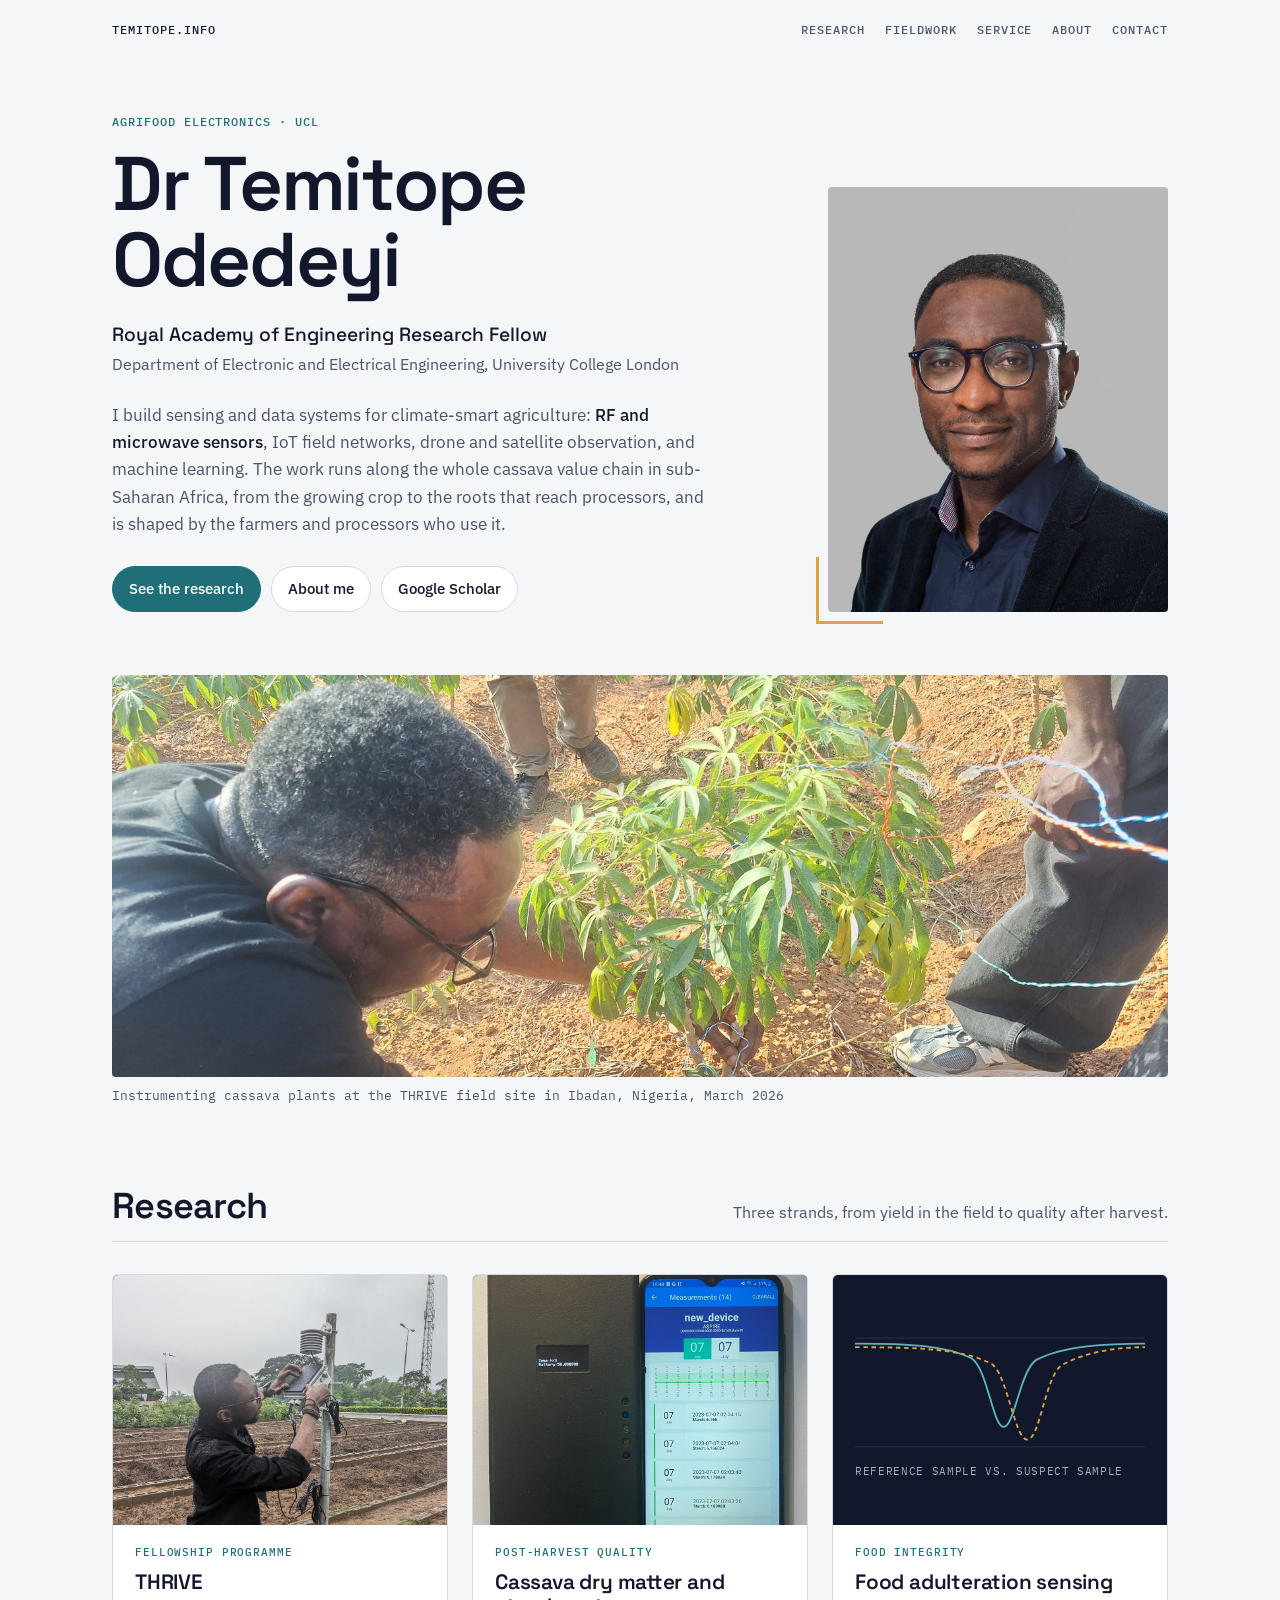
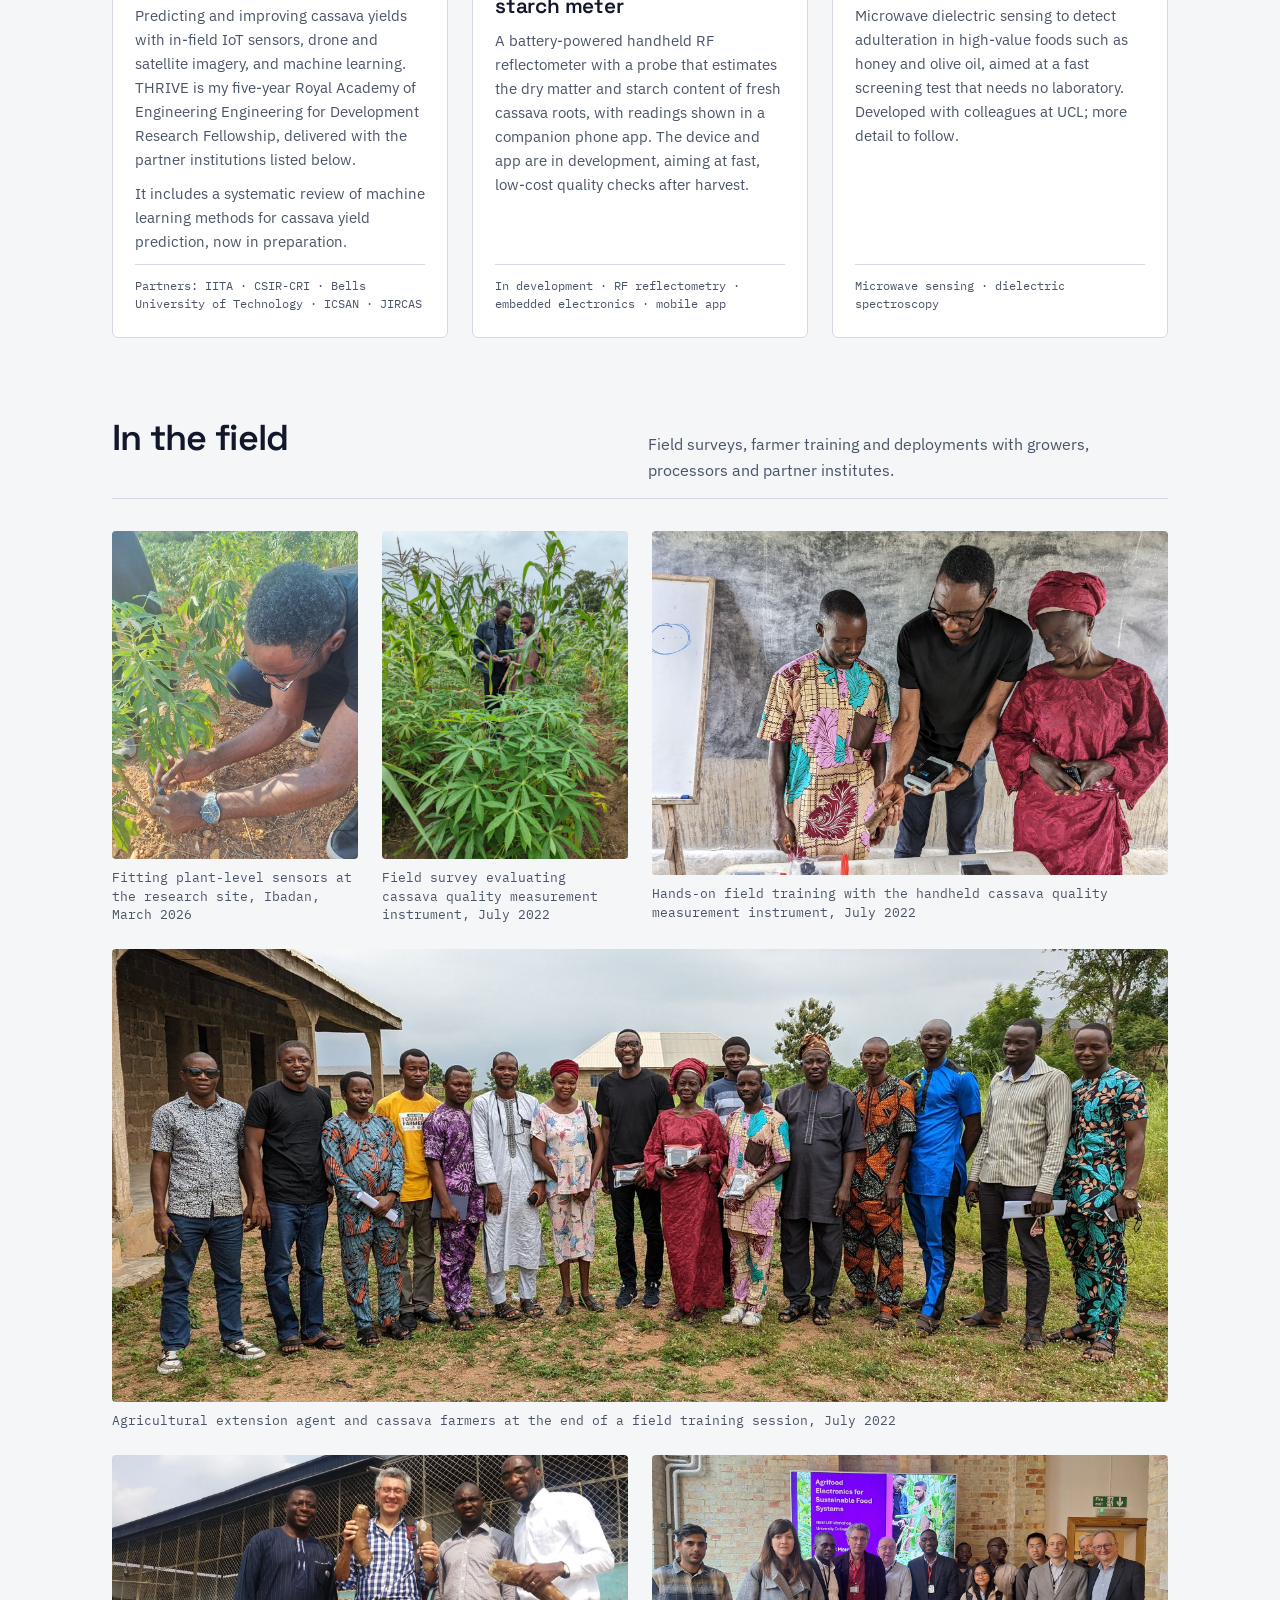
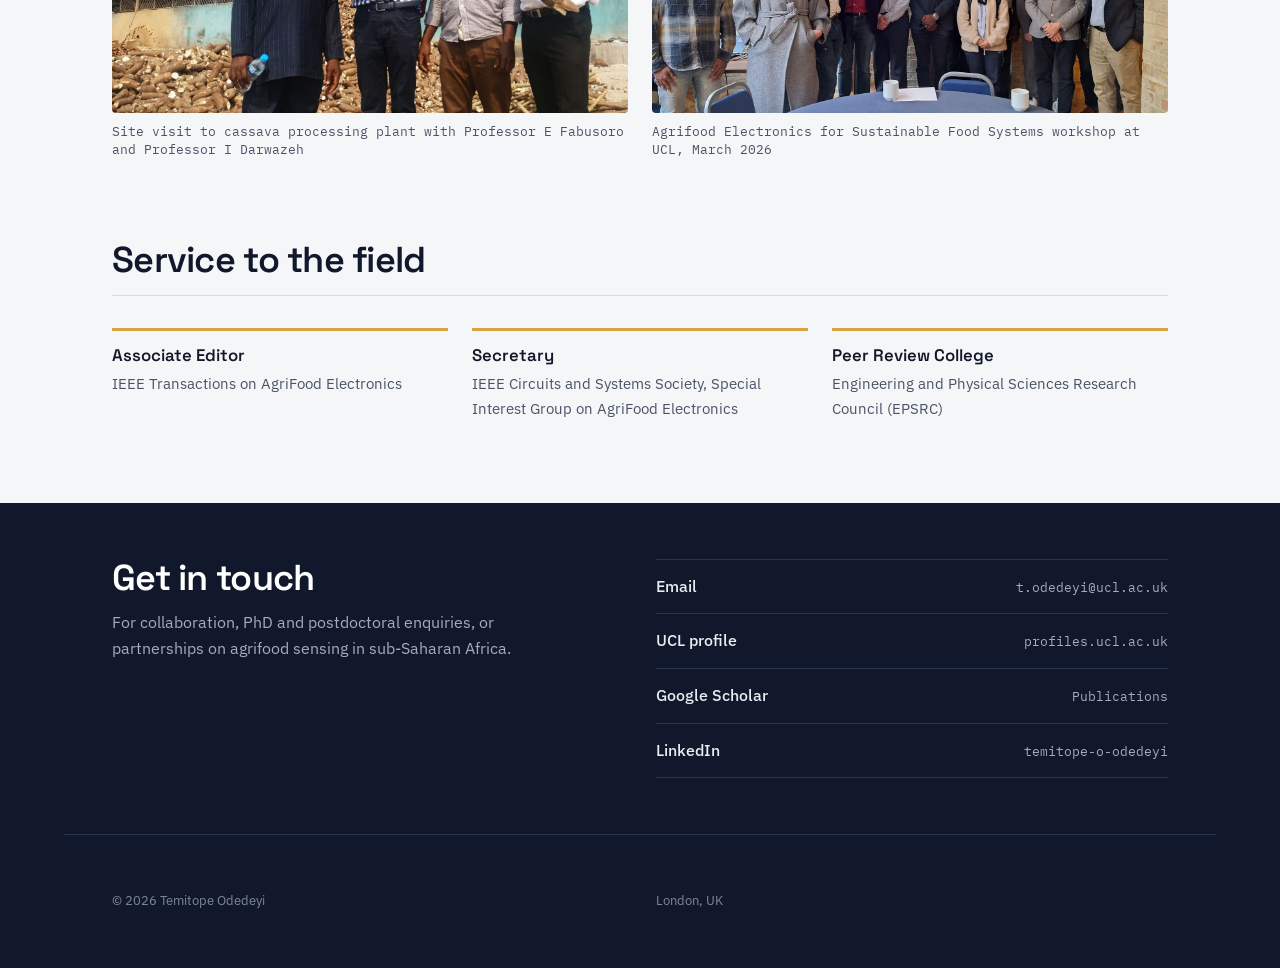
==== index.html @ 15f6b3d3 "Update index.html" ====
<!doctype html>
<html lang="en-GB">
<head>
<meta charset="utf-8">
<meta name="viewport" content="width=device-width, initial-scale=1, viewport-fit=cover">
<title>Dr Temitope Odedeyi</title>
<meta name="description" content="Dr Temitope Odedeyi, Royal Academy of Engineering Research Fellow at UCL. RF sensing, IoT and machine learning for cassava yield prediction and agrifood quality in sub-Saharan Africa.">
<meta property="og:title" content="Dr Temitope Odedeyi">
<meta property="og:description" content="Royal Academy of Engineering Research Fellow, UCL Electronic and Electrical Engineering. Sensing and data systems for climate-smart agriculture.">
<meta property="og:type" content="profile">
<meta property="og:url" content="https://www.temitope.info/">
<meta property="og:image" content="https://www.temitope.info/images/cassava-plot.jpg">
<link rel="canonical" href="https://www.temitope.info/">
<link rel="preconnect" href="https://fonts.googleapis.com">
<link rel="preconnect" href="https://fonts.gstatic.com" crossorigin>
<link rel="stylesheet" href="https://fonts.googleapis.com/css2?family=IBM+Plex+Mono:wght@400;500&family=IBM+Plex+Sans:wght@400;500&family=Space+Grotesk:wght@500;600&display=swap">
<link rel="stylesheet" href="/assets/site.css">
</head>
<body>

<div class="wrap">
  <header class="topbar">
    <a class="home" href="/">temitope.info</a>
    <nav aria-label="Sections">
      <a href="#research">Research</a>
      <a href="#field">Fieldwork</a>
      <a href="#service">Service</a>
      <a href="/about/">About</a>
      <a href="#contact">Contact</a>
    </nav>
  </header>

  <section class="hero" aria-labelledby="name">
    <div>
      <p class="eyebrow">Agrifood electronics · UCL</p>
      <h1 id="name">Dr Temitope Odedeyi</h1>
      <p class="role">Royal Academy of Engineering Research Fellow</p>
      <p class="dept">Department of Electronic and Electrical Engineering, University College London</p>
      <p class="lede">I build sensing and data systems for climate-smart agriculture: <strong>RF and microwave sensors</strong>, IoT field networks, drone and satellite observation, and machine learning. The work runs along the whole cassava value chain in sub-Saharan Africa, from the growing crop to the roots that reach processors, and is shaped by the farmers and processors who use it.</p>
      <div class="actions">
        <a class="btn primary" href="#research">See the research</a>
        <a class="btn" href="/about/">About me</a>
        <a class="btn" href="https://scholar.google.com/citations?user=DP1KbHwAAAAJ">Google Scholar</a>
      </div>
    </div>
    <figure class="portrait">
      <img src="images/portrait.jpg" width="601" height="900" alt="Portrait of Dr Temitope Odedeyi">
    </figure>
  </section>

  <figure class="banner">
    <img src="images/cassava-plot.jpg" width="1600" height="900" alt="Temitope Odedeyi crouching in a cassava field, fixing a sensor at the base of a young cassava plant">
    <figcaption>Instrumenting cassava plants at the THRIVE field site in Ibadan, Nigeria, March 2026</figcaption>
  </figure>

  <!-- ================= RESEARCH ================= -->
  <section class="block" id="research" aria-labelledby="research-h">
    <div class="section-head">
      <h2 id="research-h">Research</h2>
      <p>Three strands, from yield in the field to quality after harvest.</p>
    </div>

    <div class="projects">
      <article class="project">
        <img class="media" src="images/field-station.jpg" width="1054" height="1400" loading="lazy" alt="Temitope Odedeyi mounting a solar-powered weather station on a pole beside cassava trial plots" style="object-position: 50% 30%;">
        <div class="body">
          <span class="tag">Fellowship programme</span>
          <h3>THRIVE</h3>
          <p>Predicting and improving cassava yields with in-field IoT sensors, drone and satellite imagery, and machine learning. THRIVE is my five-year Royal Academy of Engineering Engineering for Development Research Fellowship, delivered with the partner institutions listed below.</p>
          <p>It includes a systematic review of machine learning methods for cassava yield prediction, now in preparation.</p>
          <div class="meta">Partners: IITA · CSIR-CRI · Bells University of Technology · ICSAN · JIRCAS</div>
        </div>
      </article>

      <article class="project">
        <img class="media" src="images/starch-meter.jpg" width="1120" height="1200" loading="lazy" alt="Handheld RF sensor with a small display, next to a phone app listing starch readings" style="object-position: 50% 35%;">
        <div class="body">
          <span class="tag">Post-harvest quality</span>
          <h3>Cassava dry matter and starch meter</h3>
          <p>A battery-powered handheld RF reflectometer with a probe that estimates the dry matter and starch content of fresh cassava roots, with readings shown in a companion phone app. The device and app are in development, aiming at fast, low-cost quality checks after harvest.</p>
          <div class="meta">In development · RF reflectometry · embedded electronics · mobile app</div>
        </div>
      </article>

      <article class="project">
        <div class="media sweep-panel" role="img" aria-label="Sketch of two microwave reflection curves whose resonances sit at different frequencies">
          <svg viewBox="0 0 320 150" aria-hidden="true">
            <line x1="0" y1="20" x2="320" y2="20" stroke="#2A3350"/>
            <line x1="0" y1="140" x2="320" y2="140" stroke="#2A3350"/>
            <path d="M0 26 C 60 26, 100 28, 128 42 C 146 52, 152 118, 164 118 C 176 118, 182 56, 200 44 C 230 28, 280 26, 320 26" fill="none" stroke="#5FB3BC" stroke-width="2"/>
            <path d="M0 30 C 70 30, 118 32, 150 48 C 168 58, 176 132, 190 132 C 204 132, 210 62, 228 50 C 256 34, 292 30, 320 30" fill="none" stroke="#D9A441" stroke-width="2" stroke-dasharray="5 4"/>
          </svg>
          <span>Reference sample vs. suspect sample</span>
        </div>
        <div class="body">
          <span class="tag">Food integrity</span>
          <h3>Food adulteration sensing</h3>
          <p>Microwave dielectric sensing to detect adulteration in high-value foods such as honey and olive oil, aimed at a fast screening test that needs no laboratory. Developed with colleagues at UCL; more detail to follow.</p>
          <div class="meta">Microwave sensing · dielectric spectroscopy</div>
        </div>
      </article>
    </div>
  </section>

  <!-- ================= FIELDWORK ================= -->
  <section class="block" id="field" aria-labelledby="field-h">
    <div class="section-head">
      <h2 id="field-h">In the field</h2>
      <p>Field surveys, farmer training and deployments with growers, processors and partner institutes.</p>
    </div>

    <div class="gallery">
      <figure class="g-a">
        <img src="images/cassava-instrumenting.jpg" width="788" height="1400" loading="lazy" alt="Temitope Odedeyi attaching a sensor to the stem of a cassava plant, with a cassava field and hills behind">
        <figcaption>Fitting plant-level sensors at the research site, Ibadan, March 2026</figcaption>
      </figure>
      <figure class="g-b">
        <img src="images/field-survey.jpg" width="1205" height="1600" loading="lazy" alt="Temitope Odedeyi and a farmer looking at a handheld device in a plot of cassava intercropped with maize">
        <figcaption>Field survey evaluating cassava quality measurement instrument, July 2022</figcaption>
      </figure>
      <figure class="g-c">
        <img src="images/training-demo.jpg" width="1600" height="1205" loading="lazy" alt="Temitope Odedeyi showing two farmers how to take a reading from a cassava root with a handheld sensor and probe">
        <figcaption>Hands-on field training with the handheld cassava quality measurement instrument, July 2022</figcaption>
      </figure>
      <figure class="g-e">
        <img src="images/training-group.jpg" width="1600" height="900" loading="lazy" alt="Temitope Odedeyi standing with seventeen farmers and extension staff outside a rural building after a training day">
        <figcaption>Agricultural extension agent and cassava farmers at the end of a field training session, July 2022</figcaption>
      </figure>
      <figure class="g-d">
        <img src="images/processing-plant.jpg" width="1600" height="1072" loading="lazy" alt="Four researchers holding cassava roots in front of a large pile of roots at a processing plant">
        <figcaption>Site visit to cassava processing plant with Professor E Fabusoro and Professor I Darwazeh</figcaption>
      </figure>
      <figure class="g-f">
        <img src="images/nestler-workshop.jpg" width="1800" height="807" loading="lazy" alt="Group of workshop participants in front of a screen reading Agrifood Electronics for Sustainable Food Systems">
        <figcaption>Agrifood Electronics for Sustainable Food Systems workshop at UCL, March 2026</figcaption>
      </figure>
    </div>
  </section>

  <!-- ================= SERVICE ================= -->
  <section class="block" id="service" aria-labelledby="service-h">
    <div class="section-head">
      <h2 id="service-h">Service to the field</h2>
    </div>
    <ul class="service">
      <li><strong>Associate Editor</strong><span>IEEE Transactions on AgriFood Electronics</span></li>
      <li><strong>Secretary</strong><span>IEEE Circuits and Systems Society, Special Interest Group on AgriFood Electronics</span></li>
      <li><strong>Peer Review College</strong><span>Engineering and Physical Sciences Research Council (EPSRC)</span></li>
    </ul>
  </section>
</div>

<!-- ================= CONTACT ================= -->
<footer class="contact" id="contact">
  <div class="wrap">
    <div>
      <h2>Get in touch</h2>
      <p>For collaboration, PhD and postdoctoral enquiries, or partnerships on agrifood sensing in sub-Saharan Africa.</p>
    </div>
    <ul class="links">
      <li><a href="mailto:t.odedeyi@ucl.ac.uk">Email <small>t.odedeyi@ucl.ac.uk</small></a></li>
      <li><a href="https://profiles.ucl.ac.uk/56271-temitope-odedeyi">UCL profile <small>profiles.ucl.ac.uk</small></a></li>
      <li><a href="https://scholar.google.com/citations?user=DP1KbHwAAAAJ">Google Scholar <small>Publications</small></a></li>
      <li><a href="https://uk.linkedin.com/in/temitope-o-odedeyi">LinkedIn <small>temitope-o-odedeyi</small></a></li>
    </ul>
  </div>
  <div class="wrap foot">
    <span>© 2026 Temitope Odedeyi</span>
    <span>London, UK</span>
  </div>
</footer>

</body>
</html>
---- assets/site.css ----
:root {
    --ink: #12182B;
    --paper: #F4F6F8;
    --amber: #D9A441;
    --teal: #1F6F78;
    --bg: var(--paper);
    --surface: #FFFFFF;
    --fg: var(--ink);
    --muted: #4A5468;
    --rule: #D5DAE2;
    --accent: var(--teal);
    --mark: #B07F22;
    --panel: var(--ink);
    --panel-fg: #E9ECF1;
    --display: "Space Grotesk", "Segoe UI", system-ui, sans-serif;
    --body: "IBM Plex Sans", "Segoe UI", system-ui, sans-serif;
    --mono: "IBM Plex Mono", ui-monospace, "SF Mono", Menlo, monospace;
    color-scheme: light;
  }
  @media (prefers-color-scheme: dark) {
    :root:not([data-theme="light"]) {
      --bg: var(--ink);
      --surface: #1A2238;
      --fg: #E9ECF1;
      --muted: #A3ACBD;
      --rule: #2A3350;
      --accent: #5FB3BC;
      --mark: var(--amber);
      --panel: #0C1120;
      color-scheme: dark;
    }
  }
  :root[data-theme="dark"] {
    --bg: var(--ink);
    --surface: #1A2238;
    --fg: #E9ECF1;
    --muted: #A3ACBD;
    --rule: #2A3350;
    --accent: #5FB3BC;
    --mark: var(--amber);
    --panel: #0C1120;
    color-scheme: dark;
  }

  * { box-sizing: border-box; }
  html { scroll-behavior: smooth; }
  @media (prefers-reduced-motion: reduce) { html { scroll-behavior: auto; } }
  body {
    margin: 0;
    background: var(--bg);
    color: var(--fg);
    font: 400 1rem/1.6 var(--body);
    -webkit-font-smoothing: antialiased;
  }
  img { max-width: 100%; height: auto; display: block; }
  a { color: inherit; }
  a:focus-visible { outline: 2px solid var(--accent); outline-offset: 3px; }

  .wrap {
    max-width: 72rem;
    margin: 0 auto;
    padding-inline: clamp(16px, 5vw, 48px);
  }

  /* ---------- top bar ---------- */
  .topbar {
    display: flex;
    justify-content: space-between;
    align-items: center;
    gap: 16px;
    flex-wrap: wrap;
    padding-block: 24px;
    font: 500 0.75rem/1 var(--mono);
    letter-spacing: 0.08em;
    text-transform: uppercase;
  }
  .topbar nav { display: flex; gap: 20px; flex-wrap: wrap; }
  .topbar nav a { text-decoration: none; color: var(--muted); }
  .topbar nav a:hover { color: var(--accent); }

  /* ---------- hero ---------- */
  .hero {
    display: grid;
    grid-template-columns: minmax(0, 1.6fr) minmax(0, 1fr);
    gap: clamp(32px, 6vw, 80px);
    align-items: end;
    padding-block: clamp(24px, 6vh, 64px) clamp(40px, 7vh, 72px);
  }
  .eyebrow {
    font: 500 0.75rem/1.3 var(--mono);
    letter-spacing: 0.08em;
    text-transform: uppercase;
    color: var(--accent);
    margin: 0 0 16px;
  }
  h1 {
    font: 600 clamp(2.5rem, 7vw, 4.75rem)/1 var(--display);
    letter-spacing: -0.03em;
    margin: 0 0 24px;
    text-wrap: balance;
  }
  .role { font: 500 1.2rem/1.4 var(--display); margin: 0; }
  .dept { margin: 4px 0 24px; color: var(--muted); }
  .lede { margin: 0 0 28px; max-width: 60ch; color: var(--muted); font-size: 1.0625rem; }
  .lede strong { color: var(--fg); font-weight: 500; }
  .actions { display: flex; flex-wrap: wrap; gap: 10px; }
  .btn {
    display: inline-flex; align-items: center;
    padding: 10px 16px;
    border: 1px solid var(--rule);
    border-radius: 999px;
    text-decoration: none;
    font-weight: 500;
    font-size: 0.9375rem;
    background: var(--surface);
  }
  .btn.primary { background: var(--accent); border-color: var(--accent); color: #fff; }
  :root[data-theme="dark"] .btn.primary { color: var(--ink); }
  @media (prefers-color-scheme: dark) { :root:not([data-theme="light"]) .btn.primary { color: var(--ink); } }
  .btn:hover { border-color: var(--accent); }

  .portrait {
    margin: 0;
    position: relative;
    max-width: 340px;
    justify-self: end;
    width: 100%;
  }
  .portrait img {
    width: 100%;
    aspect-ratio: 4 / 5;
    object-fit: cover;
    object-position: 50% 20%;
    border-radius: 4px;
  }
  .portrait::after {
    content: "";
    position: absolute;
    left: -12px; bottom: -12px;
    width: 64px; height: 64px;
    border-left: 3px solid var(--amber);
    border-bottom: 3px solid var(--amber);
  }

  /* ---------- field banner ---------- */
  .banner { margin: 0; }
  .banner img {
    width: 100%;
    aspect-ratio: 21 / 8;
    object-fit: cover;
    object-position: 50% 30%;
    border-radius: 4px;
  }
  figcaption {
    font: 400 0.8125rem/1.45 var(--mono);
    color: var(--muted);
    margin-top: 10px;
  }

  /* ---------- sections ---------- */
  section.block { padding-block: clamp(56px, 9vh, 96px) 0; }
  .section-head {
    display: flex; justify-content: space-between; align-items: baseline;
    gap: 16px; flex-wrap: wrap;
    border-bottom: 1px solid var(--rule);
    padding-bottom: 14px;
    margin-bottom: 32px;
  }
  h2 {
    font: 600 clamp(1.6rem, 3.2vw, 2.25rem)/1.1 var(--display);
    letter-spacing: -0.02em;
    margin: 0;
  }
  .section-head p { margin: 0; color: var(--muted); max-width: 52ch; }

  /* ---------- research cards ---------- */
  .projects {
    display: grid;
    grid-template-columns: repeat(3, minmax(0, 1fr));
    gap: 24px;
  }
  .project {
    display: flex;
    flex-direction: column;
    background: var(--surface);
    border: 1px solid var(--rule);
    border-radius: 6px;
    overflow: hidden;
  }
  .project .media {
    aspect-ratio: 4 / 3;
    width: 100%;
    object-fit: cover;
    background: var(--panel);
  }
  .project .body { padding: 20px 22px 24px; display: flex; flex-direction: column; gap: 10px; flex: 1; }
  .tag {
    font: 500 0.6875rem/1.3 var(--mono);
    letter-spacing: 0.08em;
    text-transform: uppercase;
    color: var(--accent);
  }
  h3 { font: 600 1.3rem/1.2 var(--display); margin: 0; letter-spacing: -0.01em; }
  .project p { margin: 0; color: var(--muted); font-size: 0.9375rem; }
  .project .meta {
    margin-top: auto;
    padding-top: 12px;
    border-top: 1px solid var(--rule);
    font: 400 0.75rem/1.5 var(--mono);
    color: var(--muted);
  }

  .sweep-panel { display: flex; flex-direction: column; justify-content: center; padding: 20px 22px; color: var(--panel-fg); }
  .sweep-panel svg { width: 100%; height: auto; }
  .sweep-panel span {
    font: 400 0.6875rem/1.4 var(--mono);
    letter-spacing: 0.06em; text-transform: uppercase;
    opacity: 0.7; margin-top: 8px;
  }

  /* ---------- field gallery ---------- */
  .gallery {
    display: grid;
    grid-template-columns: repeat(4, minmax(0, 1fr));
    grid-template-areas:
      "a b c c"
      "e e e e"
      "d d f f";
    gap: 24px;
  }
  .gallery figure { margin: 0; }
  .gallery img { width: 100%; object-fit: cover; border-radius: 4px; }
  .g-a { grid-area: a; } .g-b { grid-area: b; } .g-c { grid-area: c; }
  .g-d { grid-area: d; } .g-e { grid-area: e; } .g-f { grid-area: f; }
  .g-a img, .g-b img { aspect-ratio: 3 / 4; }
  .g-b img { object-position: 50% 25%; }
  .g-c img { aspect-ratio: 3 / 2; object-position: 50% 35%; }
  .g-e img { aspect-ratio: 21 / 9; object-position: 50% 45%; }
  .g-d img { aspect-ratio: 2 / 1; object-position: 50% 15%; }
  .g-f img { aspect-ratio: 2 / 1; object-position: 50% 40%; }

  /* ---------- service ---------- */
  .service {
    list-style: none; margin: 0; padding: 0;
    display: grid;
    grid-template-columns: repeat(3, minmax(0, 1fr));
    gap: 24px;
  }
  .service li { border-top: 3px solid var(--amber); padding-top: 14px; }
  .service strong { display: block; font: 600 1.05rem/1.3 var(--display); margin-bottom: 4px; }
  .service span { color: var(--muted); font-size: 0.9375rem; }

  /* ---------- contact / footer ---------- */
  .contact {
    margin-top: clamp(56px, 9vh, 96px);
    background: var(--panel);
    color: var(--panel-fg);
  }
  .contact .wrap {
    display: grid;
    grid-template-columns: minmax(0, 1fr) minmax(0, 1fr);
    gap: 32px;
    padding-block: 56px;
    align-items: start;
  }
  .contact h2 { color: #fff; }
  .contact p { color: #A3ACBD; margin: 12px 0 0; max-width: 44ch; }
  .links { list-style: none; margin: 0; padding: 0; border-top: 1px solid #2A3350; }
  .links li { border-bottom: 1px solid #2A3350; }
  .links a {
    display: flex; justify-content: space-between; align-items: baseline; gap: 12px;
    padding: 14px 0; text-decoration: none; font-weight: 500; color: var(--panel-fg);
  }
  .links small { font: 400 0.8125rem/1.3 var(--mono); color: #A3ACBD; overflow-wrap: anywhere; text-align: right; }
  .links a:hover, .links a:hover small { color: var(--amber); }
  .foot {
    border-top: 1px solid #2A3350;
    padding-block: 18px;
    font-size: 0.8125rem;
    color: #7D879B;
    display: flex; justify-content: space-between; flex-wrap: wrap; gap: 8px 24px;
  }

  /* ---------- responsive ---------- */
  @media (max-width: 900px) {
    .projects { grid-template-columns: 1fr 1fr; }
    .gallery {
      grid-template-columns: 1fr 1fr;
      grid-template-areas: "a b" "c c" "e e" "d d" "f f";
    }
    .g-e img { aspect-ratio: 16 / 9; }
    .g-d img, .g-f img { aspect-ratio: 3 / 2; }
  }
  @media (max-width: 720px) {
    .hero { grid-template-columns: 1fr; align-items: start; }
    .portrait { justify-self: start; max-width: 240px; order: -1; margin-left: 12px; }
    .projects, .service, .contact .wrap { grid-template-columns: 1fr; }
    .banner img { aspect-ratio: 16 / 10; }
  }
  @media (max-width: 480px) {
    .gallery { grid-template-columns: 1fr; grid-template-areas: "a" "b" "c" "e" "d" "f"; }
  }

  .topbar .home { text-decoration: none; color: var(--fg); }
  .topbar nav a[aria-current="page"] { color: var(--fg); }

  /* =================== CV PAGE =================== */
  .cv-head {
    display: grid;
    grid-template-columns: minmax(0, 1.7fr) minmax(0, 1fr);
    gap: clamp(24px, 5vw, 64px);
    align-items: end;
    padding-block: clamp(16px, 4vh, 40px) clamp(32px, 5vh, 48px);
    border-bottom: 1px solid var(--rule);
  }
  .cv-head h1 { font-size: clamp(2.2rem, 5.5vw, 3.6rem); margin-bottom: 16px; }
  .cv-head .lede { margin-bottom: 24px; }
  .updated { font: 400 0.75rem/1.4 var(--mono); color: var(--muted); margin: 14px 0 0; }

  .figures {
    list-style: none; margin: 0; padding: 0;
    display: grid; grid-template-columns: 1fr 1fr; gap: 1px;
    background: var(--rule);
    border: 1px solid var(--rule);
    border-radius: 6px; overflow: hidden;
  }
  .figures li { background: var(--surface); padding: 16px 18px; }
  .figures b {
    display: block;
    font: 600 1.6rem/1.1 var(--display);
    letter-spacing: -0.02em;
    font-variant-numeric: tabular-nums;
  }
  .figures span { font-size: 0.8125rem; color: var(--muted); line-height: 1.35; display: block; margin-top: 4px; }

  .cv-layout {
    display: grid;
    grid-template-columns: 13rem minmax(0, 1fr);
    gap: clamp(24px, 5vw, 64px);
    padding-top: 40px;
  }
  .toc {
    position: sticky;
    top: calc(env(safe-area-inset-top, 0px) + 24px);
    align-self: start;
    font-size: 0.875rem;
  }
  .toc p {
    font: 500 0.6875rem/1 var(--mono);
    letter-spacing: 0.08em; text-transform: uppercase;
    color: var(--muted); margin: 0 0 12px;
  }
  .toc ol { list-style: none; margin: 0; padding: 0; border-left: 1px solid var(--rule); }
  .toc a {
    display: block; padding: 5px 0 5px 14px; margin-left: -1px;
    border-left: 2px solid transparent;
    text-decoration: none; color: var(--muted);
  }
  .toc a:hover { color: var(--accent); border-left-color: var(--accent); }

  .cv-section { padding-bottom: 48px; scroll-margin-top: 24px; }
  .cv-section h2 { font-size: clamp(1.35rem, 2.4vw, 1.7rem); margin: 0 0 20px; padding-bottom: 12px; border-bottom: 1px solid var(--rule); }
  .cv-section h3 {
    font: 500 0.75rem/1.3 var(--mono);
    letter-spacing: 0.08em; text-transform: uppercase;
    color: var(--accent);
    margin: 28px 0 12px;
  }
  .cv-section h3:first-of-type { margin-top: 0; }
  .cv-section p { margin: 0 0 12px; max-width: 70ch; }

  .entries { list-style: none; margin: 0; padding: 0; display: grid; gap: 22px; }
  .entry { display: grid; grid-template-columns: 10.5rem minmax(0, 1fr); gap: 16px; }
  .entry .when {
    font: 400 0.8125rem/1.6 var(--mono);
    color: var(--muted);
    font-variant-numeric: tabular-nums;
  }
  .entry .what strong { font: 600 1.02rem/1.35 var(--display); display: block; }
  .entry .where { color: var(--muted); display: block; margin-bottom: 4px; }
  .entry ul { margin: 6px 0 0; padding-left: 18px; color: var(--muted); }
  .entry li { margin-bottom: 4px; }
  .entry .note { color: var(--muted); display: block; margin-top: 4px; }

  .table-wrap { overflow-x: auto; }
  table.funding { width: 100%; border-collapse: collapse; font-size: 0.9375rem; min-width: 560px; }
  .funding th {
    text-align: left;
    font: 500 0.6875rem/1.3 var(--mono);
    letter-spacing: 0.08em; text-transform: uppercase;
    color: var(--muted);
    padding: 0 12px 10px 0;
    border-bottom: 1px solid var(--rule);
  }
  .funding td { padding: 14px 12px 14px 0; border-bottom: 1px solid var(--rule); vertical-align: top; }
  .funding td:first-child { font-family: var(--mono); font-size: 0.8125rem; color: var(--muted); }
  .funding .amt { font: 600 1rem/1.3 var(--display); white-space: nowrap; font-variant-numeric: tabular-nums; }
  .funding .proj { font-weight: 500; }
  .funding .funder { display: block; color: var(--muted); font-size: 0.875rem; margin-top: 2px; }
  .role-pill {
    display: inline-block;
    font: 500 0.6875rem/1 var(--mono);
    letter-spacing: 0.04em;
    padding: 5px 8px;
    border-radius: 999px;
    border: 1px solid var(--rule);
    white-space: nowrap;
  }
  .role-pill.pi { background: var(--accent); border-color: var(--accent); color: #fff; }
  :root[data-theme="dark"] .role-pill.pi { color: var(--ink); }
  @media (prefers-color-scheme: dark) { :root:not([data-theme="light"]) .role-pill.pi { color: var(--ink); } }

  .plain { margin: 0; padding-left: 18px; }
  .plain li { margin-bottom: 8px; }
  .plain li span { color: var(--muted); }

  .chips { display: flex; flex-wrap: wrap; gap: 8px; margin: 0 0 20px; }
  .chip {
    font: 500 0.8125rem/1 var(--body);
    padding: 8px 14px;
    border-radius: 999px;
    border: 1px solid var(--rule);
    background: var(--surface);
    color: var(--fg);
    cursor: pointer;
  }
  .chip[aria-pressed="true"] { background: var(--fg); color: var(--bg); border-color: var(--fg); }
  .chip:focus-visible { outline: 2px solid var(--accent); outline-offset: 2px; }
  .pubs { margin: 0; padding-left: 0; list-style: none; counter-reset: pub; display: grid; gap: 14px; }
  .pubs li { display: grid; grid-template-columns: 3.2rem minmax(0, 1fr); gap: 12px; font-size: 0.9375rem; }
  .pubs .yr { font: 400 0.8125rem/1.6 var(--mono); color: var(--muted); }
  .pubs .t { font-weight: 500; }
  .pubs .v { color: var(--muted); }
  .pubs b { font-weight: 600; }

  .tags { display: flex; flex-wrap: wrap; gap: 8px; list-style: none; margin: 0; padding: 0; }
  .tags li { font-size: 0.875rem; padding: 6px 12px; border-radius: 4px; background: var(--surface); border: 1px solid var(--rule); }

  @media (max-width: 900px) {
    .cv-layout { grid-template-columns: minmax(0, 1fr); }
    .toc { position: static; }
    .toc ol { display: flex; flex-wrap: wrap; gap: 4px 16px; border-left: 0; }
    .toc a { padding: 4px 0; border-left: 0; }
  }
  @media (max-width: 720px) {
    .cv-head { grid-template-columns: 1fr; }
    .entry { grid-template-columns: 1fr; gap: 2px; }
    .pubs li { grid-template-columns: 1fr; gap: 0; }
  }

  [hidden] { display: none !important; }
  .cv-layout > div { min-width: 0; }

  /* =================== ABOUT PAGE =================== */
  .about-hero { padding-block: clamp(16px, 4vh, 40px) clamp(40px, 6vh, 64px); }
  .statement {
    font: 500 clamp(1.7rem, 3.6vw, 2.75rem)/1.18 var(--display);
    letter-spacing: -0.02em;
    margin: 0 0 28px;
    max-width: 30ch;
    text-wrap: balance;
  }
  .statement em { font-style: normal; color: var(--accent); }
  .then-now {
    display: grid;
    grid-template-columns: minmax(0, 1fr) auto minmax(0, 1.6fr);
    gap: 20px;
    align-items: center;
    margin-top: 40px;
  }
  .then-now figure { margin: 0; }
  .then-now img { width: 100%; border-radius: 4px; object-fit: cover; }
  .then-now .then img { aspect-ratio: 1 / 1; object-position: 30% 40%; }
  .then-now .now img { aspect-ratio: 16 / 10; object-position: 50% 30%; }
  .then-now .arrow {
    font: 500 0.75rem/1.3 var(--mono);
    letter-spacing: 0.08em; text-transform: uppercase;
    color: var(--mark);
    text-align: center;
  }
  .then-now .arrow svg { display: block; margin: 8px auto 0; }
  .stamp {
    font: 500 0.6875rem/1 var(--mono);
    letter-spacing: 0.08em; text-transform: uppercase;
    color: var(--mark); display: block; margin: 10px 0 4px;
  }

  /* path timeline */
  .path { list-style: none; margin: 0; padding: 0; position: relative; }
  .path::before {
    content: ""; position: absolute; left: 7.25rem; top: 8px; bottom: 8px;
    width: 2px; background: var(--rule);
  }
  .step {
    display: grid;
    grid-template-columns: 6.5rem 1.5rem minmax(0, 1fr);
    gap: 0 16px;
    padding-bottom: 40px;
    position: relative;
  }
  .step .yr {
    font: 500 0.875rem/1.5 var(--mono);
    color: var(--muted);
    text-align: right;
    font-variant-numeric: tabular-nums;
  }
  .step .dot {
    width: 14px; height: 14px; border-radius: 50%;
    background: var(--bg); border: 3px solid var(--accent);
    margin: 4px auto 0; position: relative; z-index: 1;
  }
  .step.turn .dot { border-color: var(--amber); background: var(--amber); }
  .step .body { display: grid; grid-template-columns: minmax(0, 1fr); gap: 16px; }
  .step.has-photo .body { grid-template-columns: minmax(0, 1.3fr) minmax(0, 1fr); align-items: start; }
  .step h3 { font: 600 1.2rem/1.3 var(--display); margin: 0 0 6px; letter-spacing: -0.01em; }
  .step p { margin: 0; color: var(--muted); max-width: 60ch; }
  .step .flag {
    display: inline-block; margin-bottom: 8px;
    font: 500 0.6875rem/1 var(--mono); letter-spacing: 0.08em; text-transform: uppercase;
    color: var(--mark);
  }
  .step figure { margin: 0; }
  .step figure img { width: 100%; aspect-ratio: 4 / 3; object-fit: cover; border-radius: 4px; }
  .step figcaption { margin-top: 6px; }

  /* themes */
  .themes { display: grid; grid-template-columns: repeat(3, minmax(0, 1fr)); gap: 24px; }
  .theme {
    background: var(--surface); border: 1px solid var(--rule); border-radius: 6px;
    padding: 24px; display: flex; flex-direction: column; gap: 12px;
  }
  .theme .q { font: 500 1.05rem/1.4 var(--display); margin: 0; }
  .theme p { margin: 0; color: var(--muted); font-size: 0.9375rem; }
  .theme dl { margin: 8px 0 0; padding-top: 14px; border-top: 1px solid var(--rule); display: grid; gap: 10px; font-size: 0.875rem; }
  .theme dt { font: 500 0.6875rem/1.3 var(--mono); letter-spacing: 0.08em; text-transform: uppercase; color: var(--muted); }
  .theme dd { margin: 2px 0 0; }

  /* places */
  .places { list-style: none; margin: 0; padding: 0; display: grid; grid-template-columns: repeat(3, minmax(0, 1fr)); gap: 1px; background: var(--rule); border: 1px solid var(--rule); border-radius: 6px; overflow: hidden; }
  .places li { background: var(--surface); padding: 18px 20px; display: flex; flex-direction: column; gap: 4px; }
  .places strong { font: 600 1.05rem/1.3 var(--display); }
  .places .coord { font: 400 0.75rem/1.3 var(--mono); color: var(--accent); font-variant-numeric: tabular-nums; }
  .places span:last-child { color: var(--muted); font-size: 0.875rem; }

  /* people */
  .people { list-style: none; margin: 0; padding: 0; display: grid; grid-template-columns: repeat(3, minmax(0, 1fr)); gap: 24px; }
  .people li { border-top: 3px solid var(--accent); padding-top: 14px; }
  .people strong { display: block; font: 600 1.05rem/1.3 var(--display); }
  .people .st { font: 500 0.6875rem/1.3 var(--mono); letter-spacing: 0.08em; text-transform: uppercase; color: var(--muted); display: block; margin: 4px 0 6px; }
  .people span:last-child { color: var(--muted); font-size: 0.9375rem; }
  .invite { margin-top: 24px; color: var(--muted); }

  /* featured pubs */
  .featured { list-style: none; margin: 0; padding: 0; display: grid; grid-template-columns: repeat(2, minmax(0, 1fr)); gap: 24px; }
  .featured li { display: flex; flex-direction: column; gap: 6px; padding-bottom: 20px; border-bottom: 1px solid var(--rule); }
  .featured .venue { font: 500 0.6875rem/1.3 var(--mono); letter-spacing: 0.08em; text-transform: uppercase; color: var(--accent); }
  .featured .ttl { font: 600 1.05rem/1.35 var(--display); }
  .featured .auth { color: var(--muted); font-size: 0.875rem; }
  details.all-pubs { margin-top: 32px; }
  details.all-pubs summary {
    cursor: pointer; font-weight: 500; padding: 12px 0; list-style: none;
    display: flex; align-items: center; gap: 10px; color: var(--accent);
  }
  details.all-pubs summary::-webkit-details-marker { display: none; }
  details.all-pubs summary::before { content: "+"; font: 600 1.2rem/1 var(--mono); }
  details.all-pubs[open] summary::before { content: "−"; }
  details.all-pubs[open] summary { margin-bottom: 16px; }

  .cta {
    margin-top: 16px;
    display: flex; justify-content: space-between; align-items: center; gap: 20px; flex-wrap: wrap;
    padding: 28px; border-radius: 6px; background: var(--surface); border: 1px solid var(--rule);
  }
  .cta p { margin: 0; max-width: 52ch; }
  .cta strong { font: 600 1.2rem/1.3 var(--display); display: block; margin-bottom: 4px; }

  @media (max-width: 900px) {
    .themes, .people { grid-template-columns: 1fr; }
    .featured { grid-template-columns: 1fr; }
    .places { grid-template-columns: repeat(2, minmax(0, 1fr)); }
  }
  @media (max-width: 520px) { .places { grid-template-columns: 1fr; } }
  @media (max-width: 720px) {
    .then-now { grid-template-columns: 1fr 1fr; }
    .then-now .arrow { display: none; }
    .then-now .then img, .then-now .now img { aspect-ratio: 1 / 1; }
    .path::before { left: 0.7rem; }
    .step { grid-template-columns: 1.5rem minmax(0, 1fr); gap: 4px 12px; }
    .step .yr { grid-column: 2; text-align: left; order: -1; }
    .step .dot { grid-row: 1 / span 2; grid-column: 1; }
    .step .body { grid-column: 2; }
    .step.has-photo .body { grid-template-columns: 1fr; }
  }

  .pub-group { font: 500 0.75rem/1.3 var(--mono); letter-spacing: 0.08em; text-transform: uppercase; color: var(--accent); margin: 8px 0 14px; }
  .pubs + .pub-group { margin-top: 32px; }
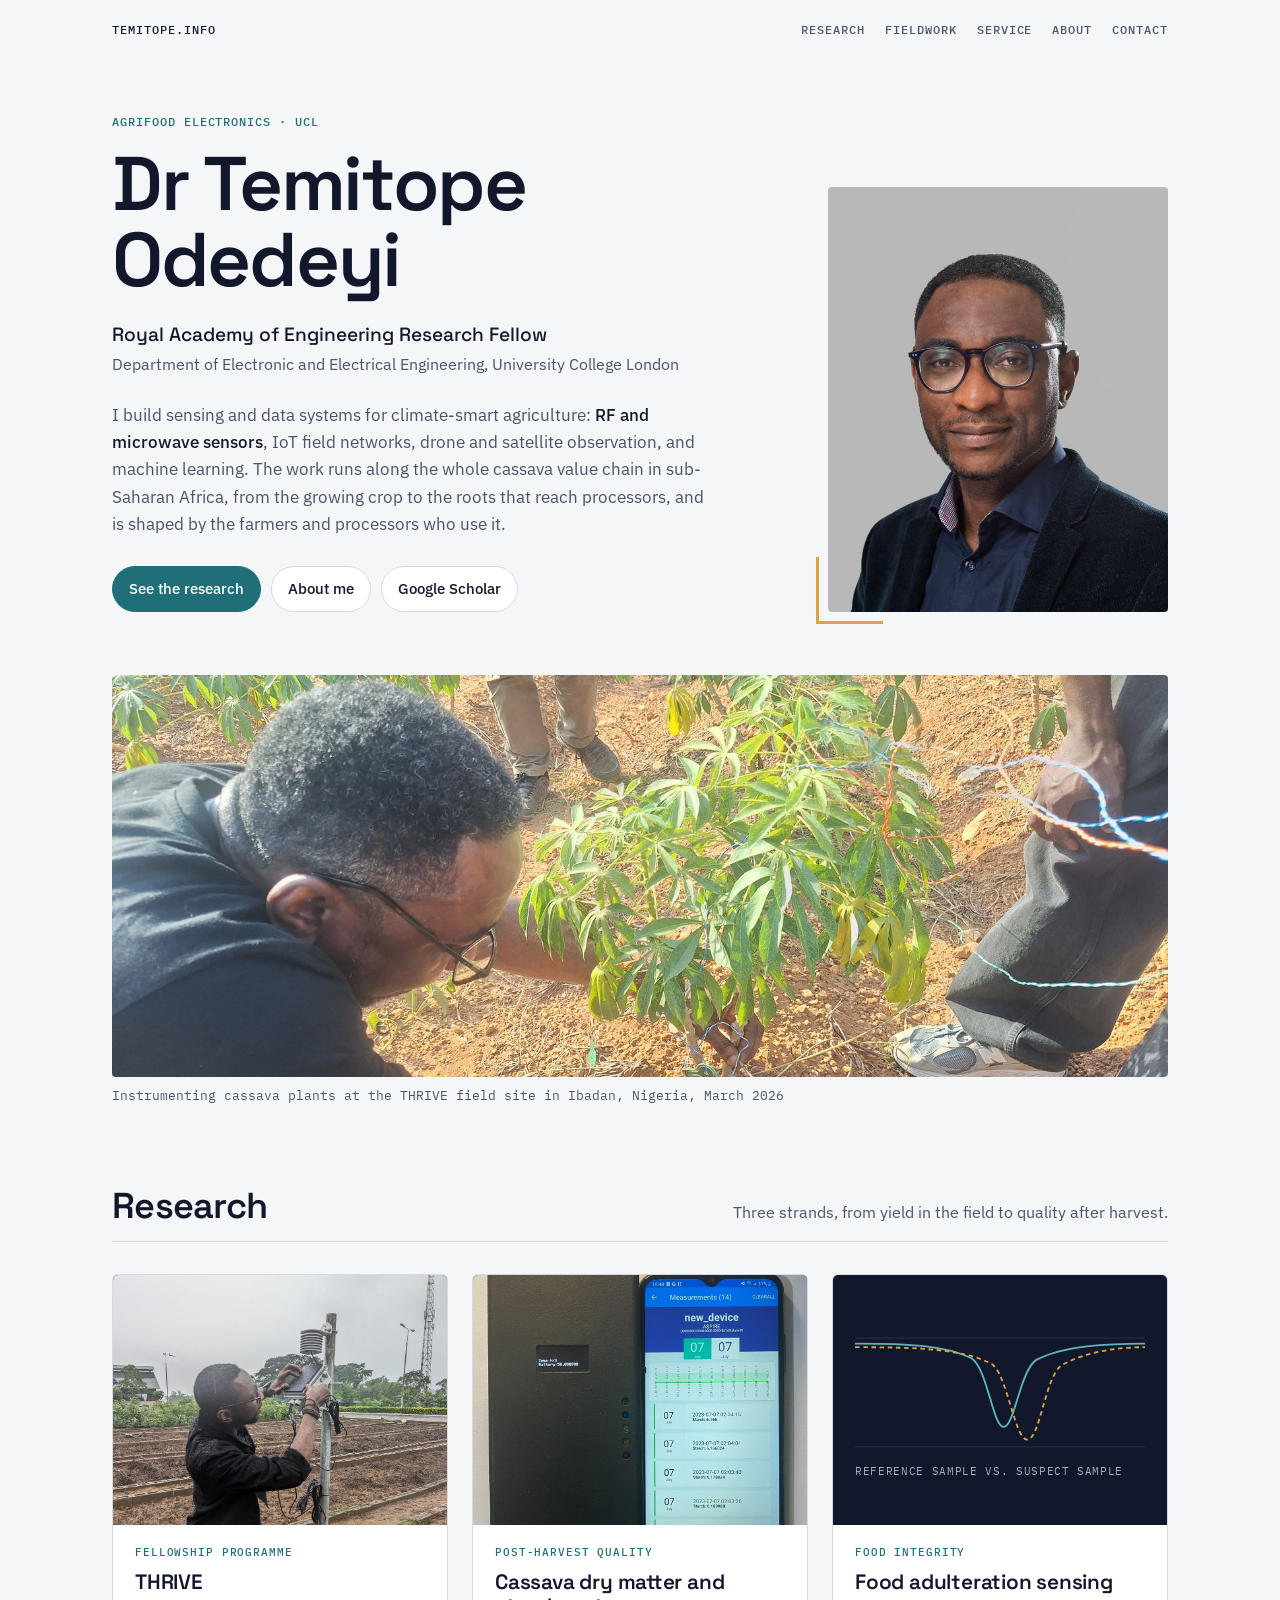
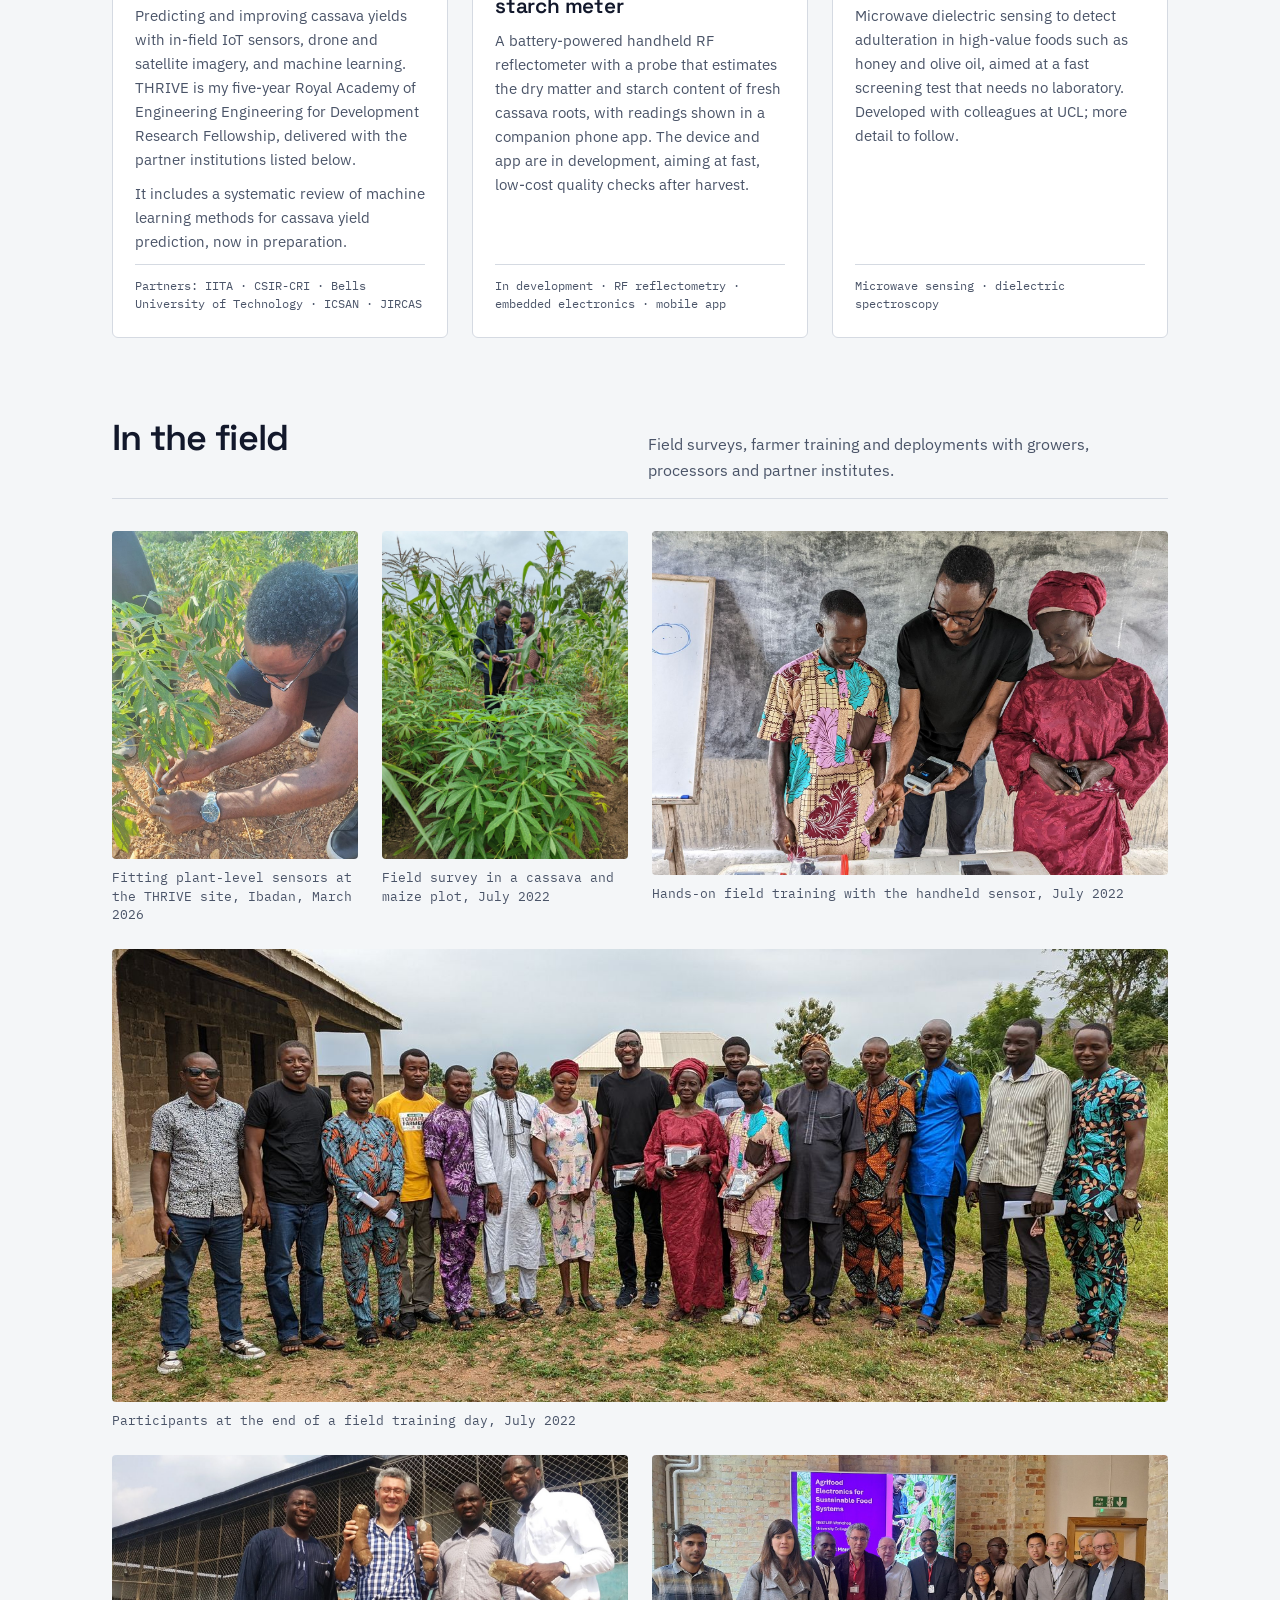
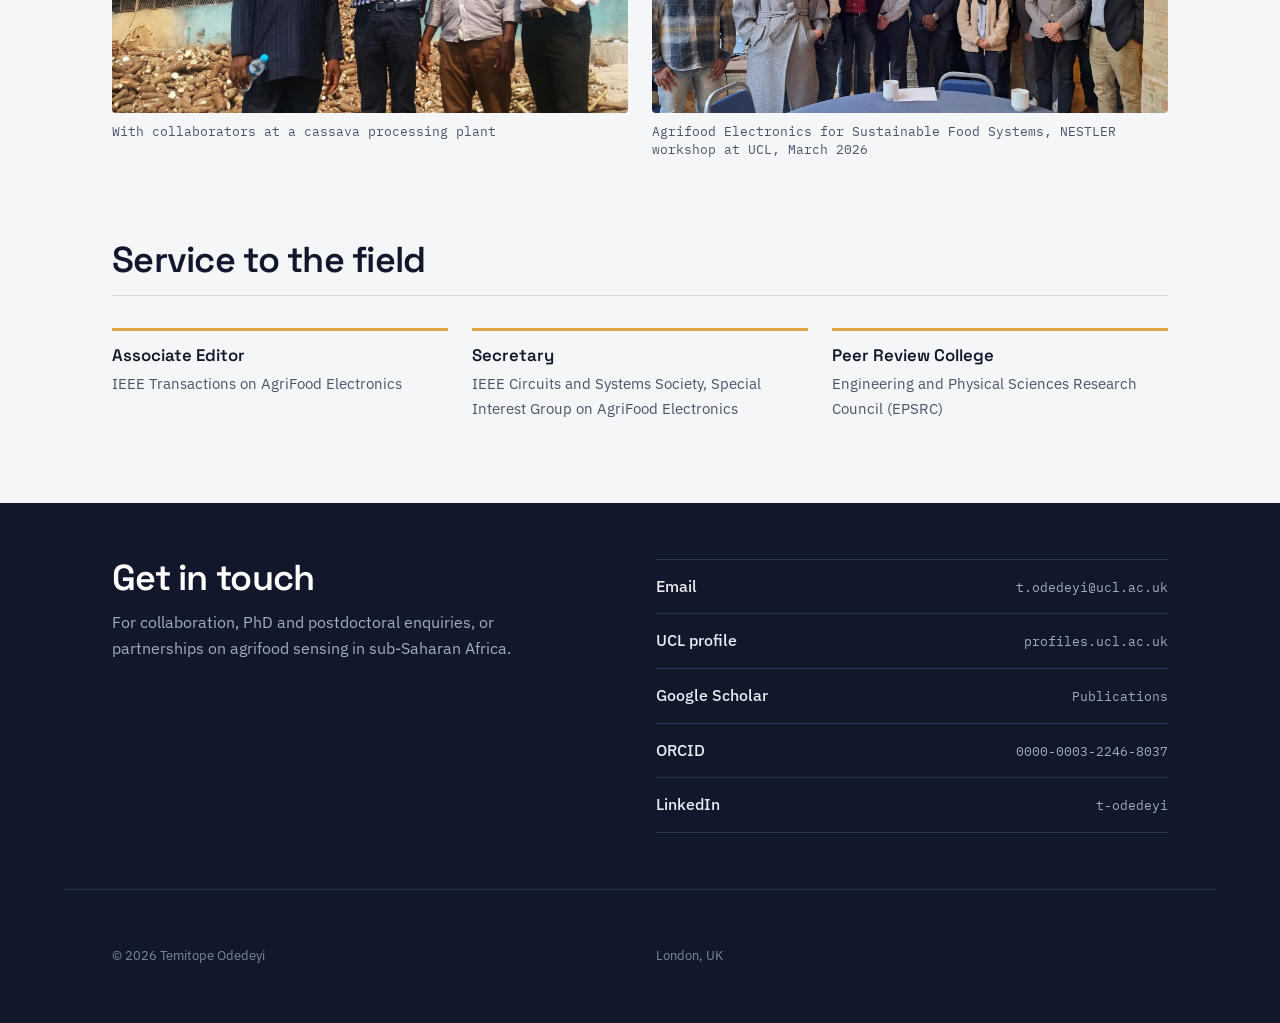
==== commit 751fd8a8: "Add files via upload" ====
--- a/index.html
+++ b/index.html
@@ -14,7 +14,50 @@
 <link rel="preconnect" href="https://fonts.googleapis.com">
 <link rel="preconnect" href="https://fonts.gstatic.com" crossorigin>
 <link rel="stylesheet" href="https://fonts.googleapis.com/css2?family=IBM+Plex+Mono:wght@400;500&family=IBM+Plex+Sans:wght@400;500&family=Space+Grotesk:wght@500;600&display=swap">
+<link rel="icon" href="/favicon.svg" type="image/svg+xml">
+<link rel="icon" href="/favicon-32.png" sizes="32x32" type="image/png">
+<link rel="apple-touch-icon" href="/apple-touch-icon.png">
 <link rel="stylesheet" href="/assets/site.css">
+<script type="application/ld+json">
+{
+  "@context": "https://schema.org",
+  "@type": "Person",
+  "name": "Temitope Odedeyi",
+  "alternateName": "Temitope Oluseun Odedeyi",
+  "honorificPrefix": "Dr",
+  "url": "https://www.temitope.info/",
+  "image": "https://www.temitope.info/images/portrait.jpg",
+  "email": "mailto:t.odedeyi@ucl.ac.uk",
+  "jobTitle": "Royal Academy of Engineering Research Fellow",
+  "worksFor": {
+    "@type": "CollegeOrUniversity",
+    "name": "University College London",
+    "department": {
+      "@type": "Organization",
+      "name": "Department of Electronic and Electrical Engineering"
+    }
+  },
+  "alumniOf": [
+    { "@type": "CollegeOrUniversity", "name": "University College London" },
+    { "@type": "CollegeOrUniversity", "name": "Olabisi Onabanjo University" }
+  ],
+  "knowsAbout": [
+    "RF and microwave sensing",
+    "Agrifood electronics",
+    "IoT sensor networks",
+    "Machine learning for agriculture",
+    "Crop yield modelling",
+    "Cassava quality assessment"
+  ],
+  "identifier": "https://orcid.org/0000-0003-2246-8037",
+  "sameAs": [
+    "https://orcid.org/0000-0003-2246-8037",
+    "https://profiles.ucl.ac.uk/56271-temitope-odedeyi",
+    "https://scholar.google.com/citations?user=DP1KbHwAAAAJ",
+    "https://www.linkedin.com/in/t-odedeyi/"
+  ]
+}
+</script>
 </head>
 <body>
 
@@ -112,27 +155,27 @@
     <div class="gallery">
       <figure class="g-a">
         <img src="images/cassava-instrumenting.jpg" width="788" height="1400" loading="lazy" alt="Temitope Odedeyi attaching a sensor to the stem of a cassava plant, with a cassava field and hills behind">
-        <figcaption>Fitting plant-level sensors at the research site, Ibadan, March 2026</figcaption>
+        <figcaption>Fitting plant-level sensors at the THRIVE site, Ibadan, March 2026</figcaption>
       </figure>
       <figure class="g-b">
         <img src="images/field-survey.jpg" width="1205" height="1600" loading="lazy" alt="Temitope Odedeyi and a farmer looking at a handheld device in a plot of cassava intercropped with maize">
-        <figcaption>Field survey evaluating cassava quality measurement instrument, July 2022</figcaption>
+        <figcaption>Field survey in a cassava and maize plot, July 2022</figcaption>
       </figure>
       <figure class="g-c">
         <img src="images/training-demo.jpg" width="1600" height="1205" loading="lazy" alt="Temitope Odedeyi showing two farmers how to take a reading from a cassava root with a handheld sensor and probe">
-        <figcaption>Hands-on field training with the handheld cassava quality measurement instrument, July 2022</figcaption>
+        <figcaption>Hands-on field training with the handheld sensor, July 2022</figcaption>
       </figure>
       <figure class="g-e">
         <img src="images/training-group.jpg" width="1600" height="900" loading="lazy" alt="Temitope Odedeyi standing with seventeen farmers and extension staff outside a rural building after a training day">
-        <figcaption>Agricultural extension agent and cassava farmers at the end of a field training session, July 2022</figcaption>
+        <figcaption>Participants at the end of a field training day, July 2022</figcaption>
       </figure>
       <figure class="g-d">
         <img src="images/processing-plant.jpg" width="1600" height="1072" loading="lazy" alt="Four researchers holding cassava roots in front of a large pile of roots at a processing plant">
-        <figcaption>Site visit to cassava processing plant with Professor E Fabusoro and Professor I Darwazeh</figcaption>
+        <figcaption>With collaborators at a cassava processing plant</figcaption>
       </figure>
       <figure class="g-f">
         <img src="images/nestler-workshop.jpg" width="1800" height="807" loading="lazy" alt="Group of workshop participants in front of a screen reading Agrifood Electronics for Sustainable Food Systems">
-        <figcaption>Agrifood Electronics for Sustainable Food Systems workshop at UCL, March 2026</figcaption>
+        <figcaption>Agrifood Electronics for Sustainable Food Systems, NESTLER workshop at UCL, March 2026</figcaption>
       </figure>
     </div>
   </section>
@@ -161,7 +204,8 @@
       <li><a href="mailto:t.odedeyi@ucl.ac.uk">Email <small>t.odedeyi@ucl.ac.uk</small></a></li>
       <li><a href="https://profiles.ucl.ac.uk/56271-temitope-odedeyi">UCL profile <small>profiles.ucl.ac.uk</small></a></li>
       <li><a href="https://scholar.google.com/citations?user=DP1KbHwAAAAJ">Google Scholar <small>Publications</small></a></li>
-      <li><a href="https://uk.linkedin.com/in/temitope-o-odedeyi">LinkedIn <small>temitope-o-odedeyi</small></a></li>
+      <li><a href="https://orcid.org/0000-0003-2246-8037">ORCID <small>0000-0003-2246-8037</small></a></li>
+      <li><a href="https://www.linkedin.com/in/t-odedeyi/">LinkedIn <small>t-odedeyi</small></a></li>
     </ul>
   </div>
   <div class="wrap foot">
--- a/assets/site.css
+++ b/assets/site.css
@@ -594,3 +594,15 @@
 
   .pub-group { font: 500 0.75rem/1.3 var(--mono); letter-spacing: 0.08em; text-transform: uppercase; color: var(--accent); margin: 8px 0 14px; }
   .pubs + .pub-group { margin-top: 32px; }
+
+  /* organisers + linked titles */
+  .featured a.ttl { text-decoration: none; color: var(--fg); }
+  .featured a.ttl:hover { color: var(--accent); text-decoration: underline; text-underline-offset: 3px; }
+  .press { display: grid; grid-template-columns: minmax(0, 2fr) minmax(0, 1fr); gap: 32px; align-items: start; }
+  .bios { display: grid; gap: 20px; }
+  .bio { background: var(--surface); border: 1px solid var(--rule); border-radius: 6px; padding: 20px 24px; }
+  .bio p { margin: 10px 0 0; max-width: 70ch; user-select: all; }
+  .headshot { margin: 0; display: grid; gap: 14px; }
+  .headshot img { width: 100%; aspect-ratio: 4 / 5; object-fit: cover; object-position: 50% 20%; border-radius: 4px; }
+  .headshot .btn { justify-content: center; text-align: center; }
+  @media (max-width: 720px) { .press { grid-template-columns: 1fr; } .headshot { max-width: 320px; } }
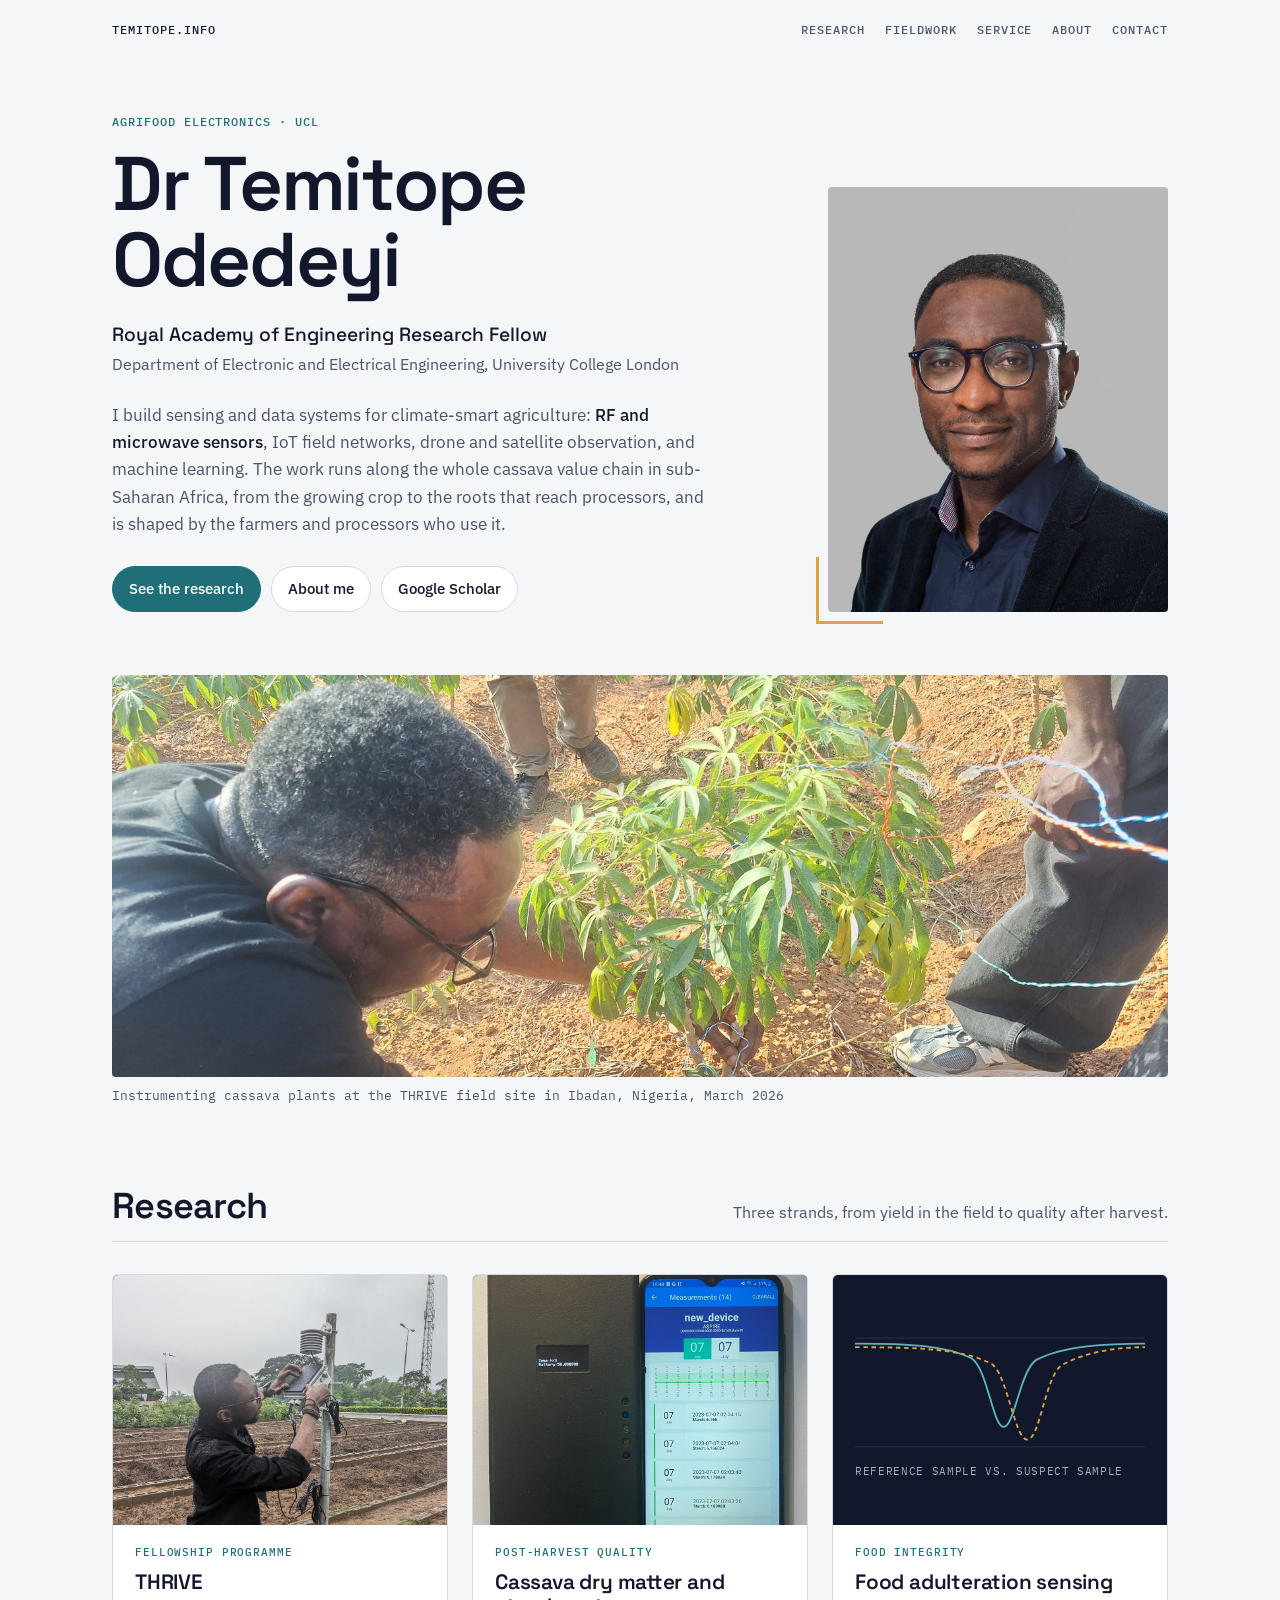
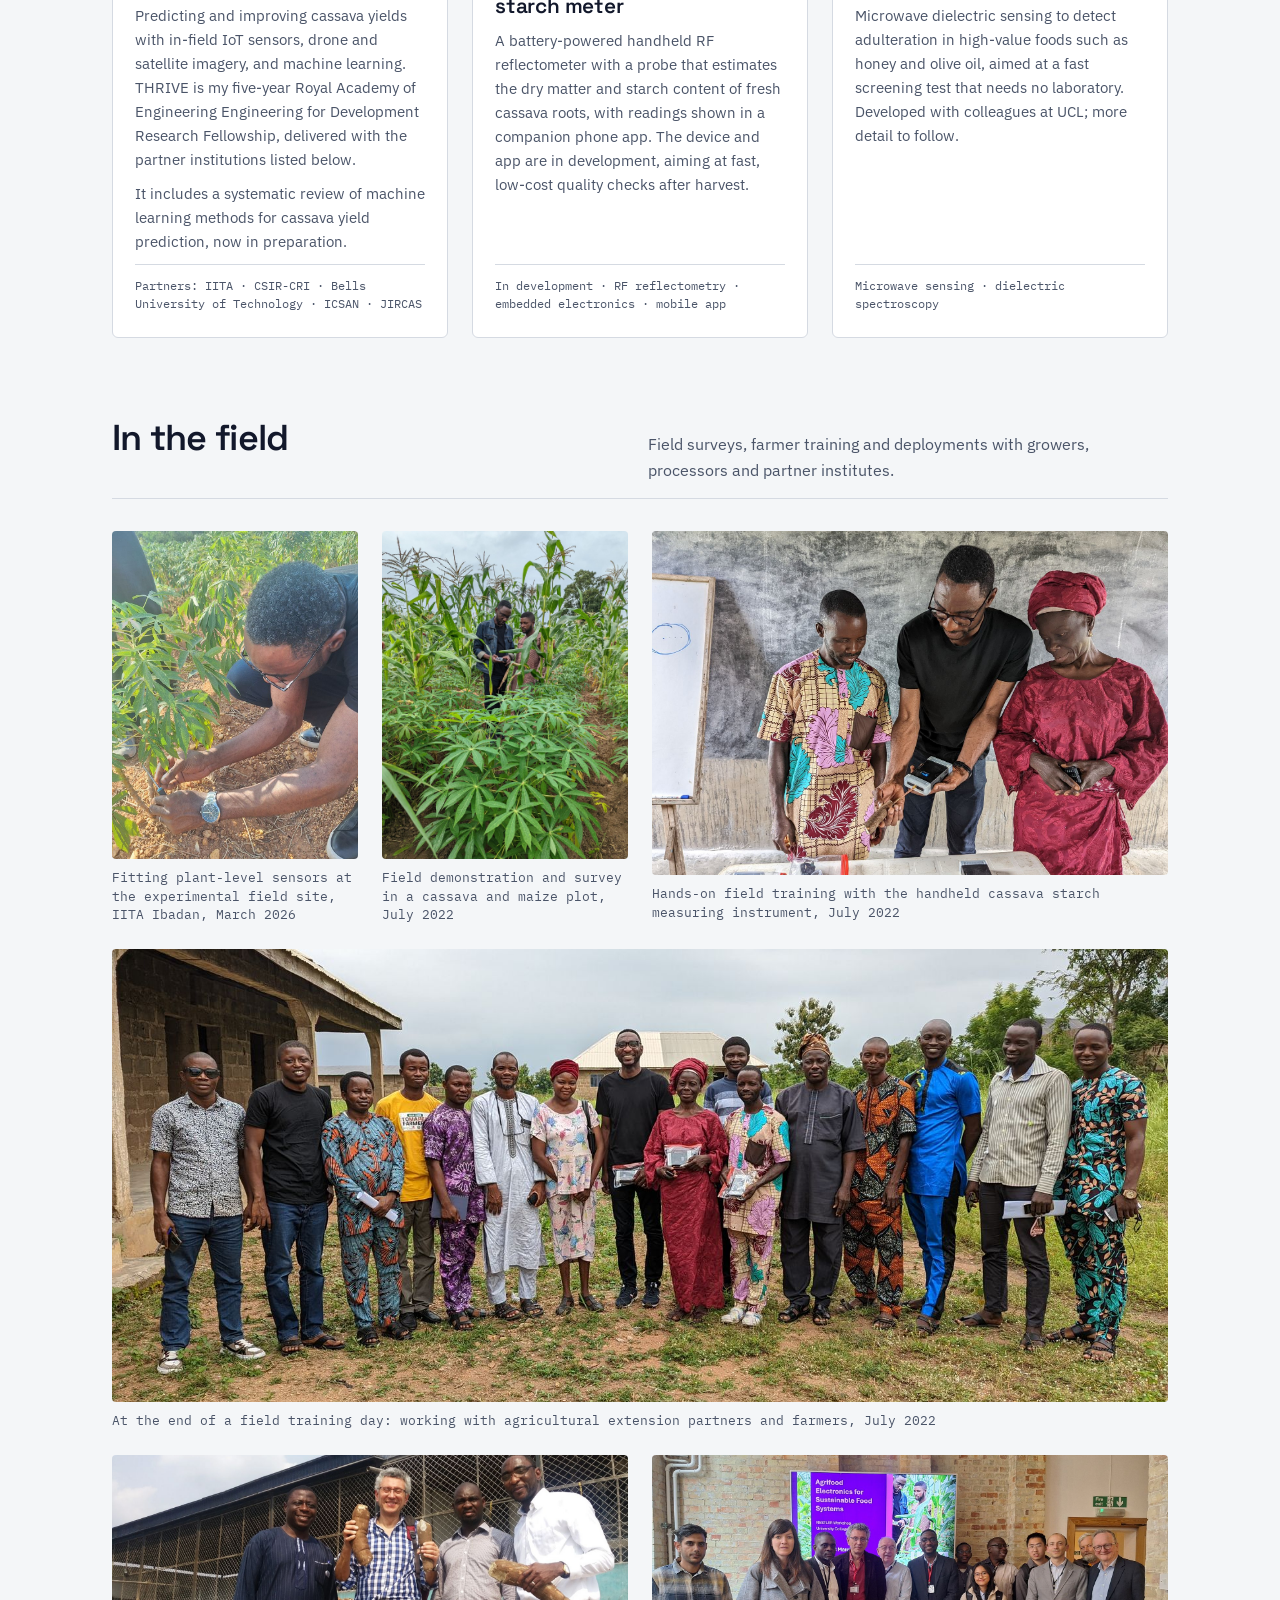
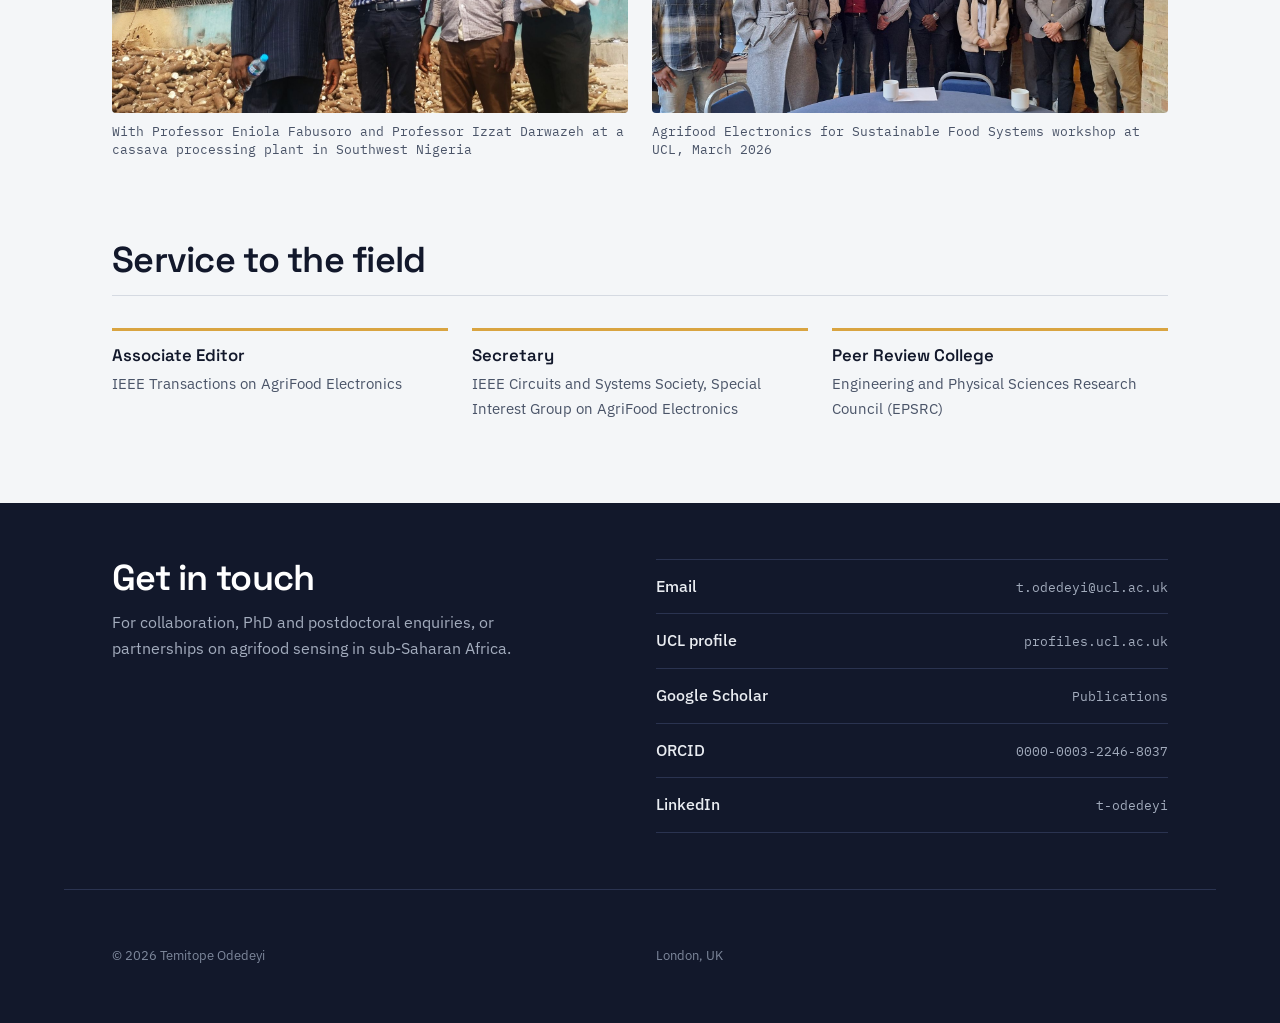
==== commit 668c6d2e: "Update index.html" ====
--- a/index.html
+++ b/index.html
@@ -155,27 +155,27 @@
     <div class="gallery">
       <figure class="g-a">
         <img src="images/cassava-instrumenting.jpg" width="788" height="1400" loading="lazy" alt="Temitope Odedeyi attaching a sensor to the stem of a cassava plant, with a cassava field and hills behind">
-        <figcaption>Fitting plant-level sensors at the THRIVE site, Ibadan, March 2026</figcaption>
+        <figcaption>Fitting plant-level sensors at the experimental field site, IITA Ibadan, March 2026</figcaption>
       </figure>
       <figure class="g-b">
         <img src="images/field-survey.jpg" width="1205" height="1600" loading="lazy" alt="Temitope Odedeyi and a farmer looking at a handheld device in a plot of cassava intercropped with maize">
-        <figcaption>Field survey in a cassava and maize plot, July 2022</figcaption>
+        <figcaption>Field demonstration and survey in a cassava and maize plot, July 2022</figcaption>
       </figure>
       <figure class="g-c">
         <img src="images/training-demo.jpg" width="1600" height="1205" loading="lazy" alt="Temitope Odedeyi showing two farmers how to take a reading from a cassava root with a handheld sensor and probe">
-        <figcaption>Hands-on field training with the handheld sensor, July 2022</figcaption>
+        <figcaption>Hands-on field training with the handheld cassava starch measuring instrument, July 2022</figcaption>
       </figure>
       <figure class="g-e">
         <img src="images/training-group.jpg" width="1600" height="900" loading="lazy" alt="Temitope Odedeyi standing with seventeen farmers and extension staff outside a rural building after a training day">
-        <figcaption>Participants at the end of a field training day, July 2022</figcaption>
+        <figcaption>At the end of a field training day: working with agricultural extension partners and farmers, July 2022</figcaption>
       </figure>
       <figure class="g-d">
         <img src="images/processing-plant.jpg" width="1600" height="1072" loading="lazy" alt="Four researchers holding cassava roots in front of a large pile of roots at a processing plant">
-        <figcaption>With collaborators at a cassava processing plant</figcaption>
+        <figcaption>With Professor Eniola Fabusoro and Professor Izzat Darwazeh at a cassava processing plant in Southwest Nigeria</figcaption>
       </figure>
       <figure class="g-f">
         <img src="images/nestler-workshop.jpg" width="1800" height="807" loading="lazy" alt="Group of workshop participants in front of a screen reading Agrifood Electronics for Sustainable Food Systems">
-        <figcaption>Agrifood Electronics for Sustainable Food Systems, NESTLER workshop at UCL, March 2026</figcaption>
+        <figcaption>Agrifood Electronics for Sustainable Food Systems workshop at UCL, March 2026</figcaption>
       </figure>
     </div>
   </section>
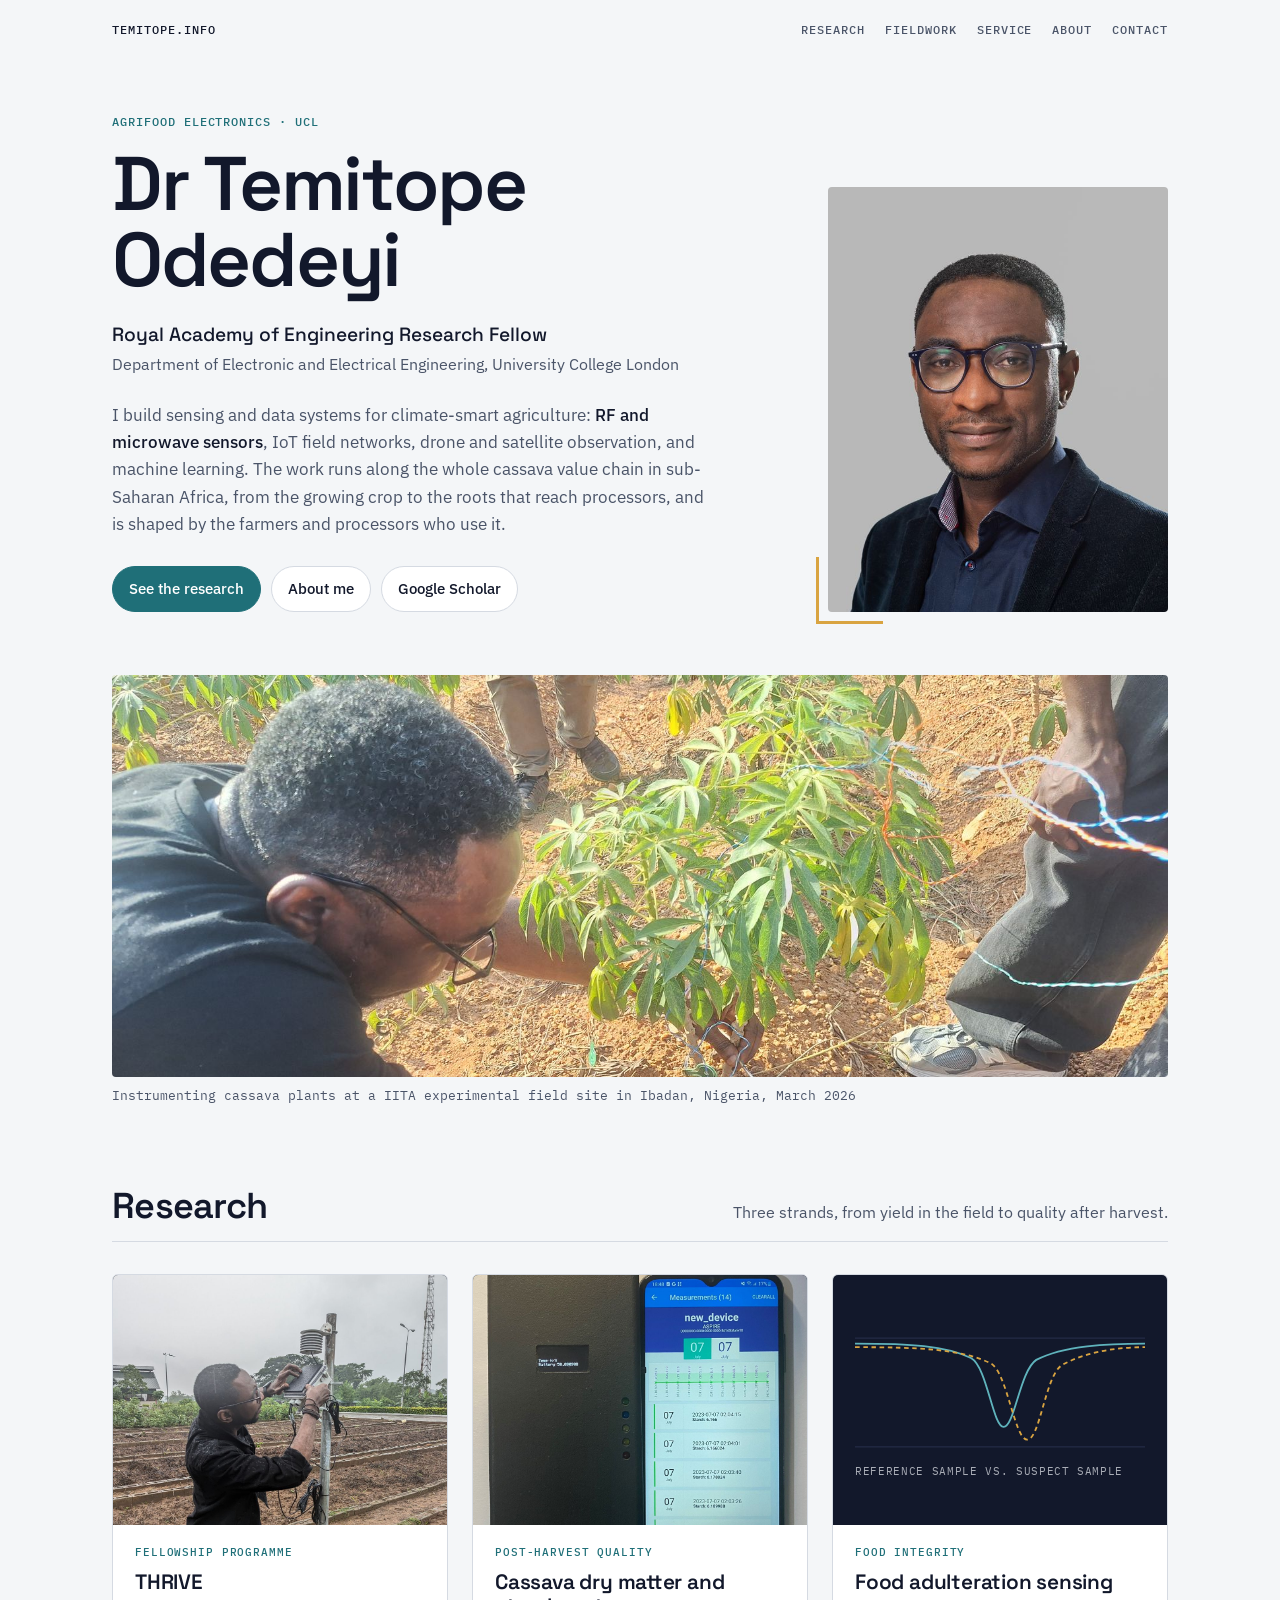
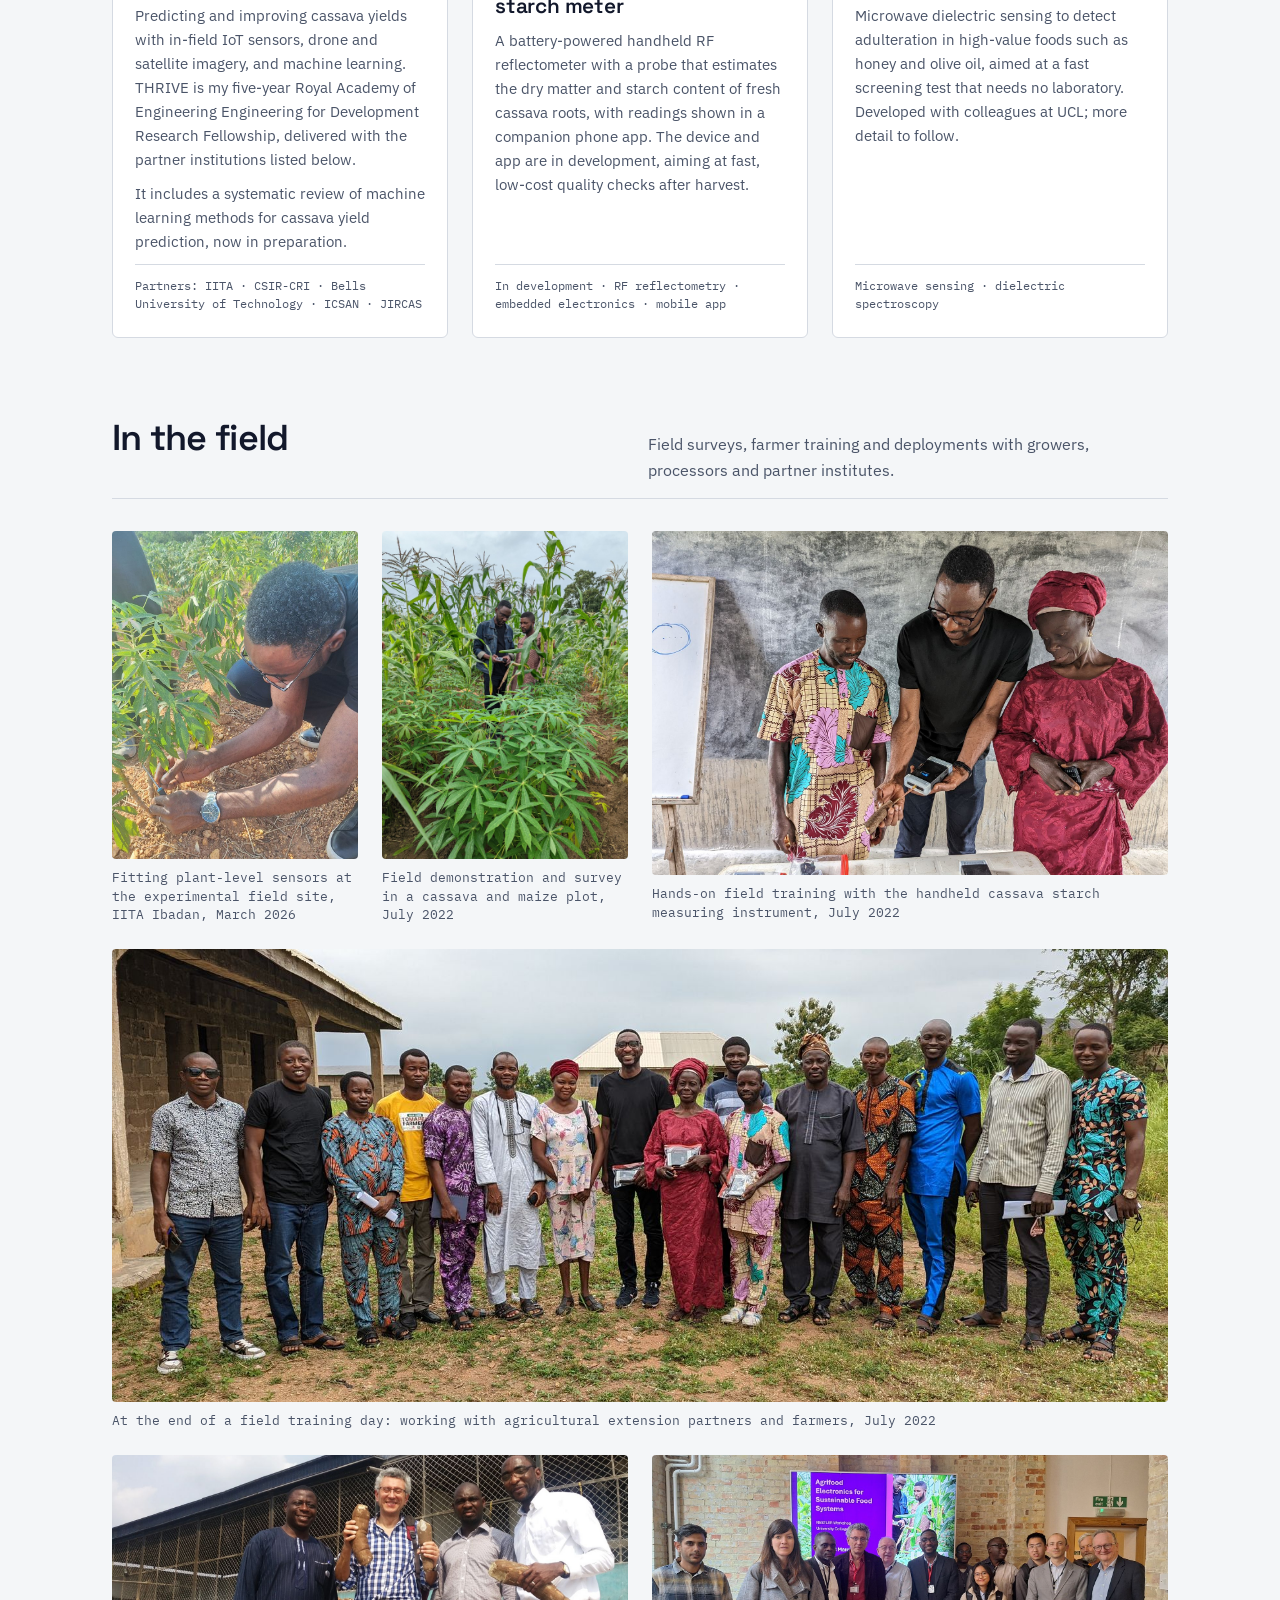
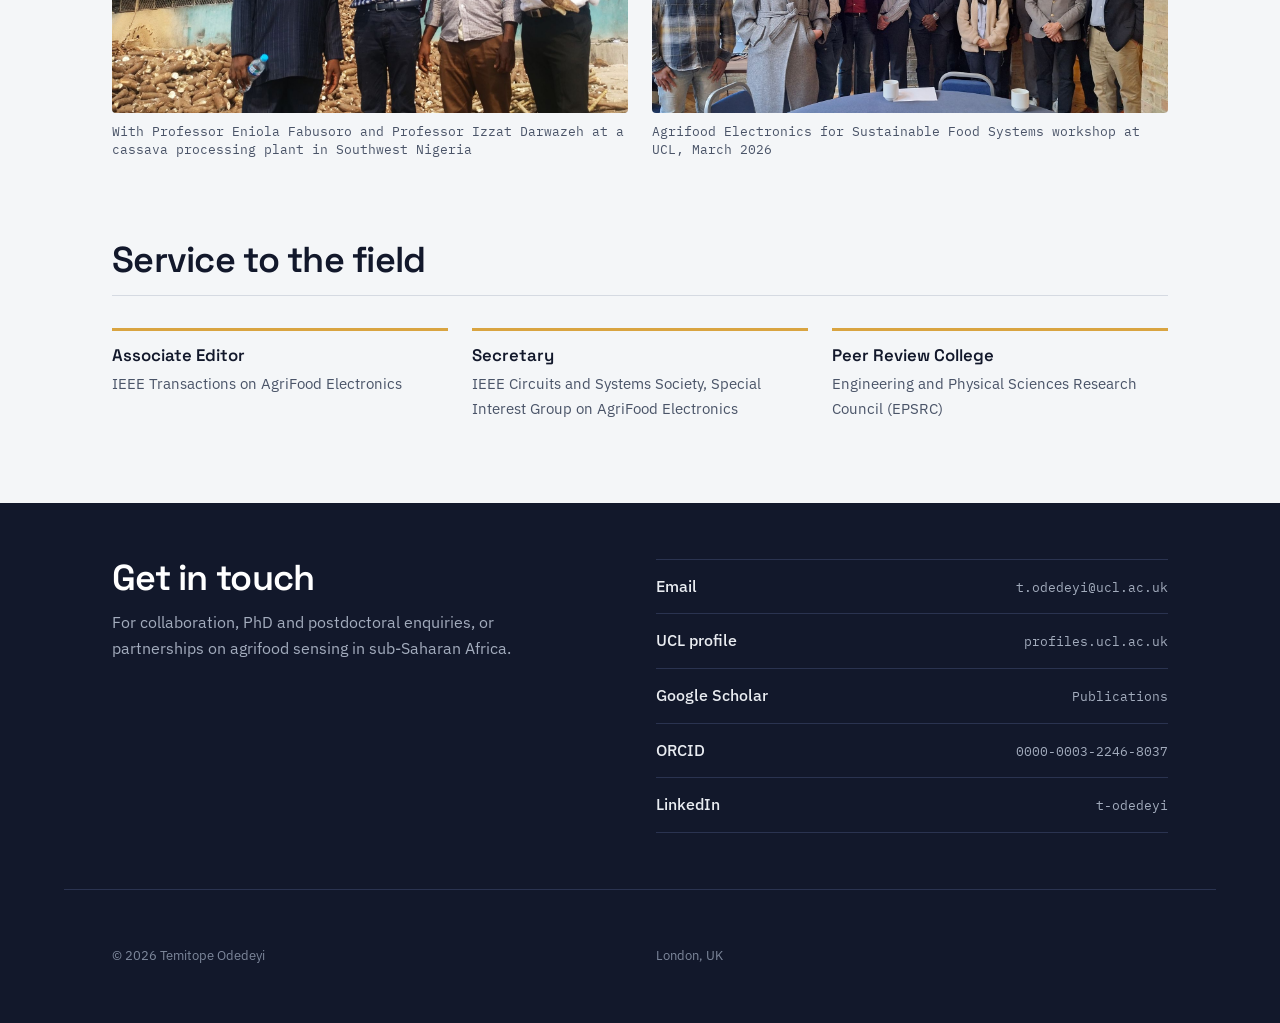
==== commit 46c08dcf: "Update index.html" ====
--- a/index.html
+++ b/index.html
@@ -93,7 +93,7 @@
 
   <figure class="banner">
     <img src="images/cassava-plot.jpg" width="1600" height="900" alt="Temitope Odedeyi crouching in a cassava field, fixing a sensor at the base of a young cassava plant">
-    <figcaption>Instrumenting cassava plants at the THRIVE field site in Ibadan, Nigeria, March 2026</figcaption>
+    <figcaption>Instrumenting cassava plants at a IITA experimental field site in Ibadan, Nigeria, March 2026</figcaption>
   </figure>
 
   <!-- ================= RESEARCH ================= -->
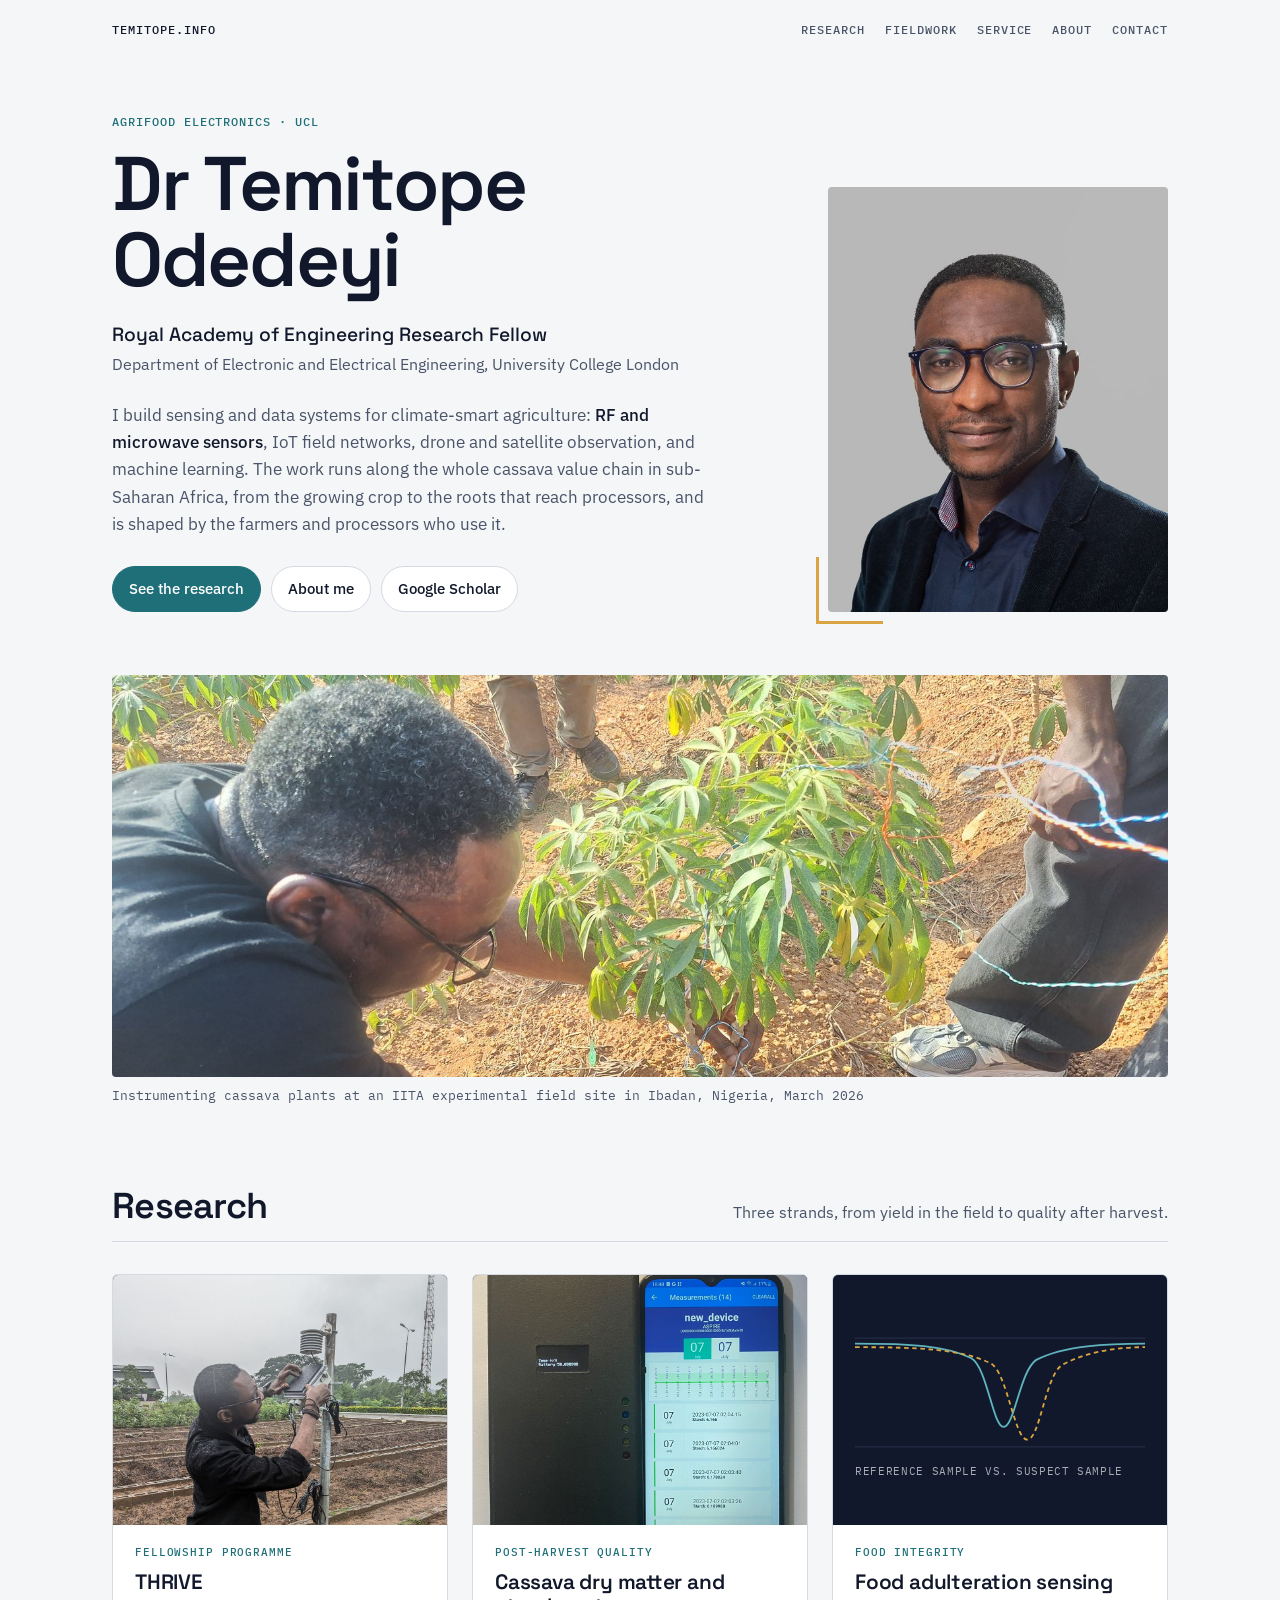
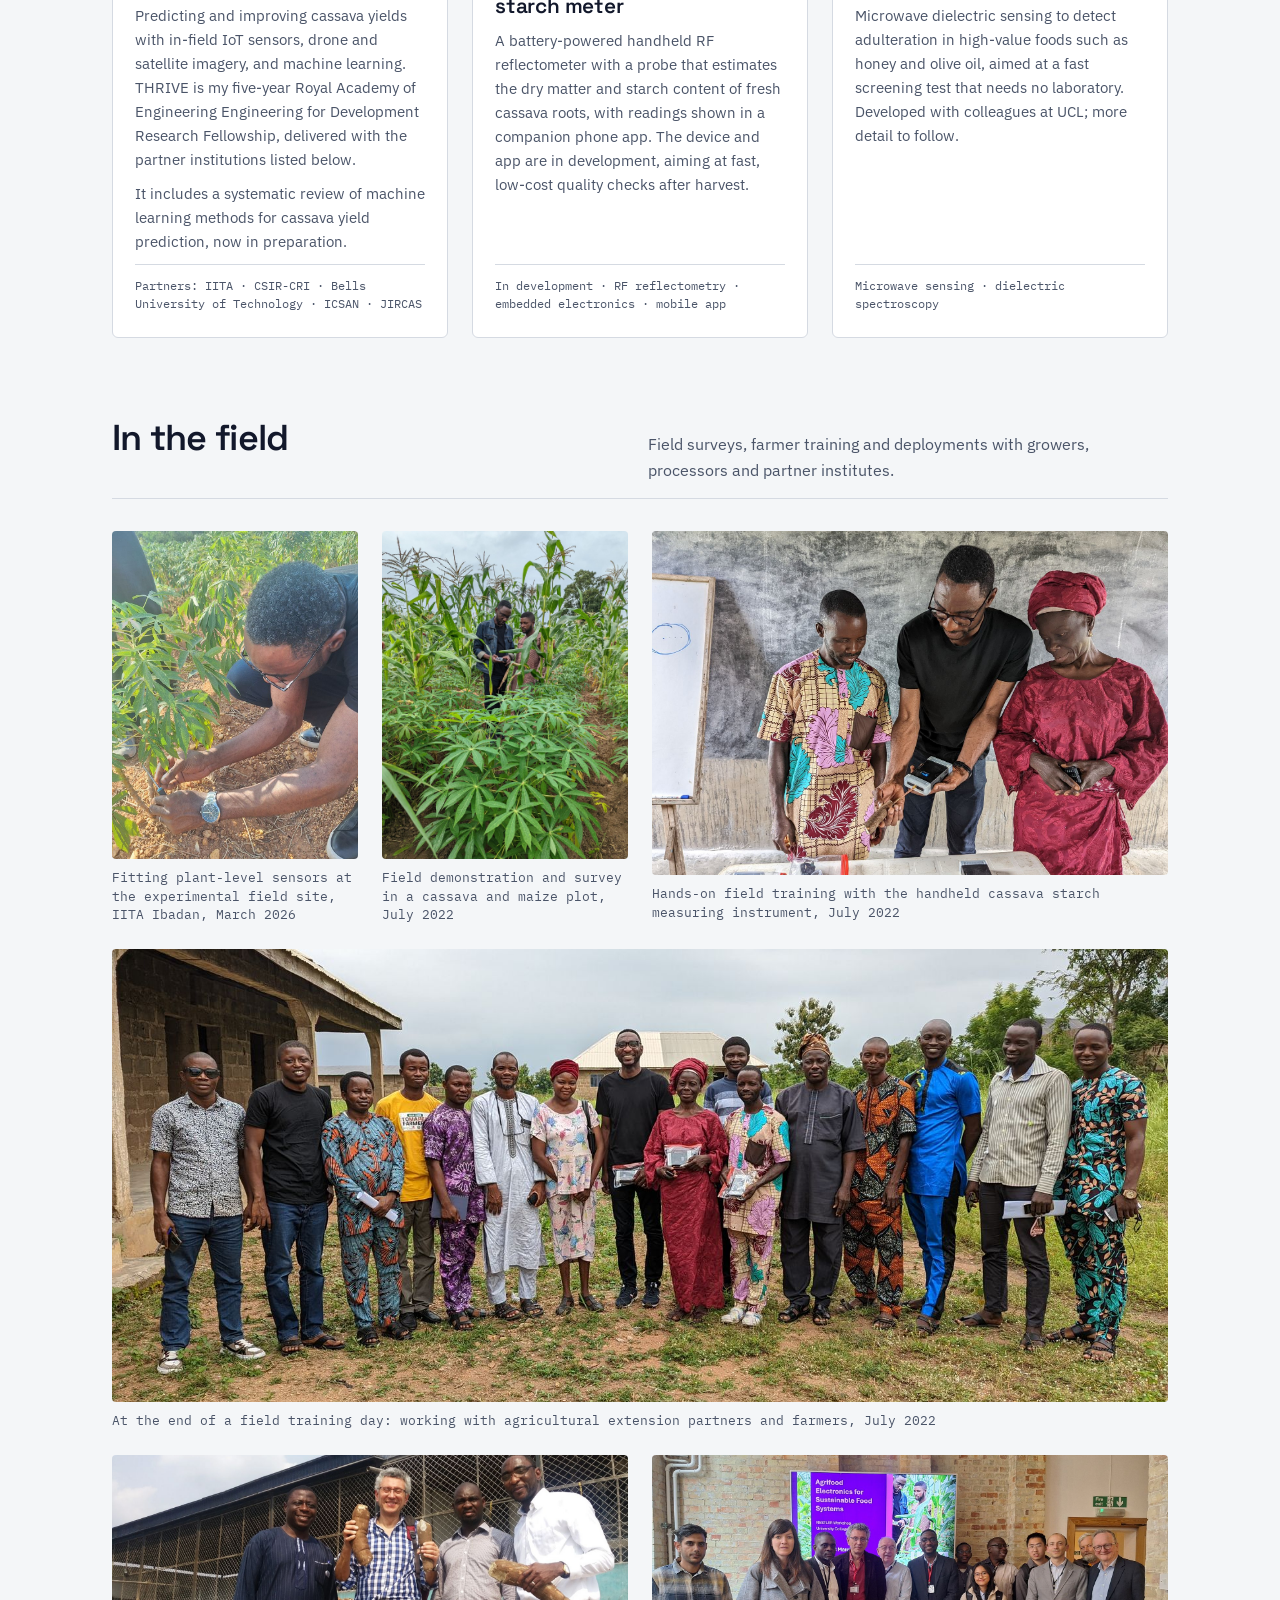
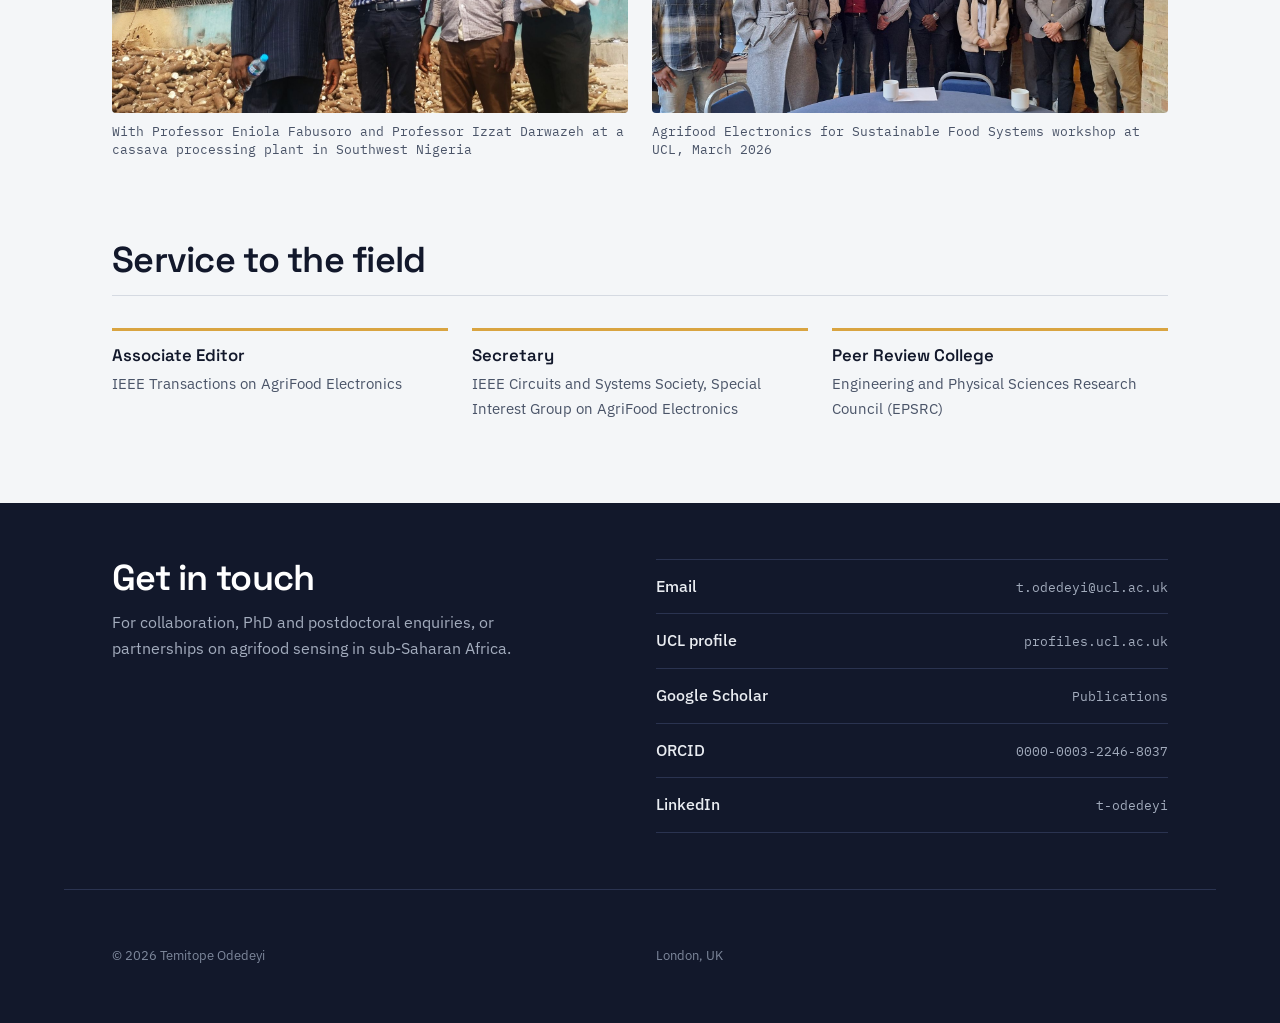
==== commit 365a8472: "Update index.html" ====
--- a/index.html
+++ b/index.html
@@ -93,7 +93,7 @@
 
   <figure class="banner">
     <img src="images/cassava-plot.jpg" width="1600" height="900" alt="Temitope Odedeyi crouching in a cassava field, fixing a sensor at the base of a young cassava plant">
-    <figcaption>Instrumenting cassava plants at a IITA experimental field site in Ibadan, Nigeria, March 2026</figcaption>
+    <figcaption>Instrumenting cassava plants at an IITA experimental field site in Ibadan, Nigeria, March 2026</figcaption>
   </figure>
 
   <!-- ================= RESEARCH ================= -->
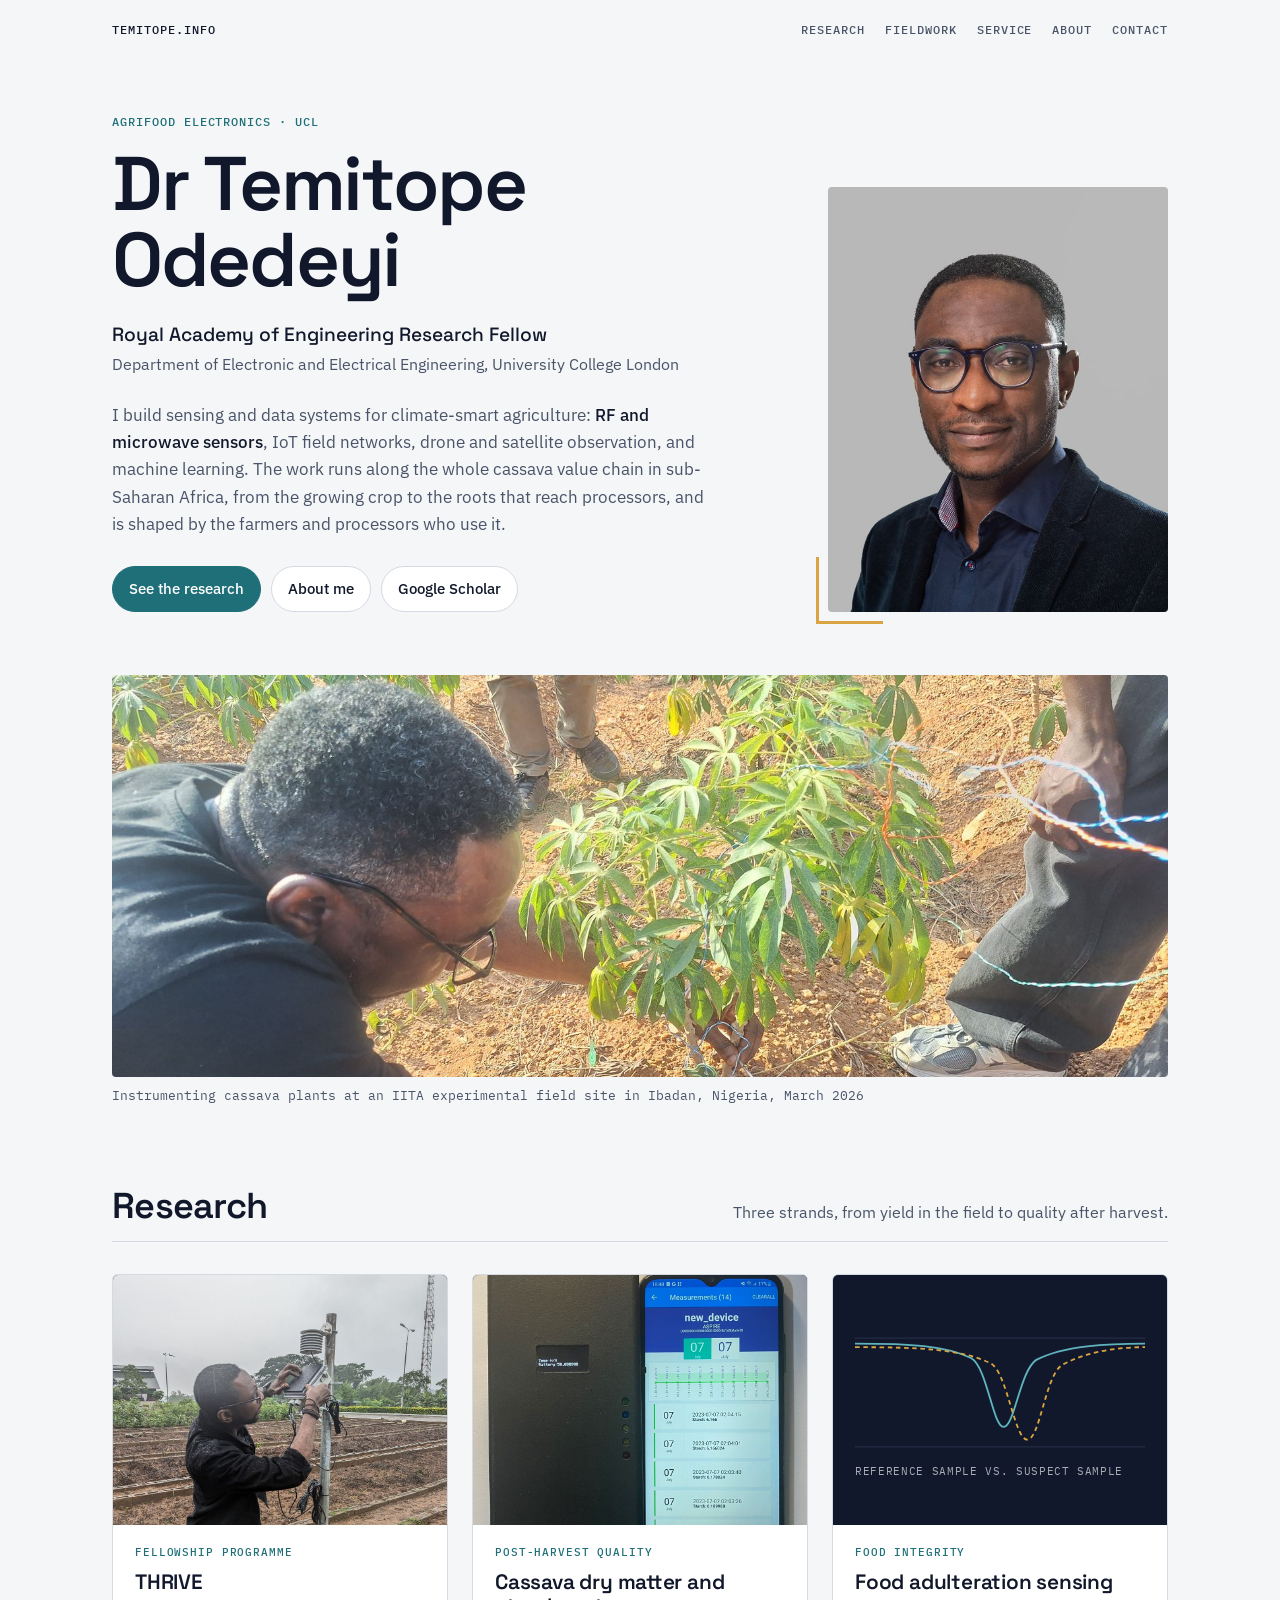
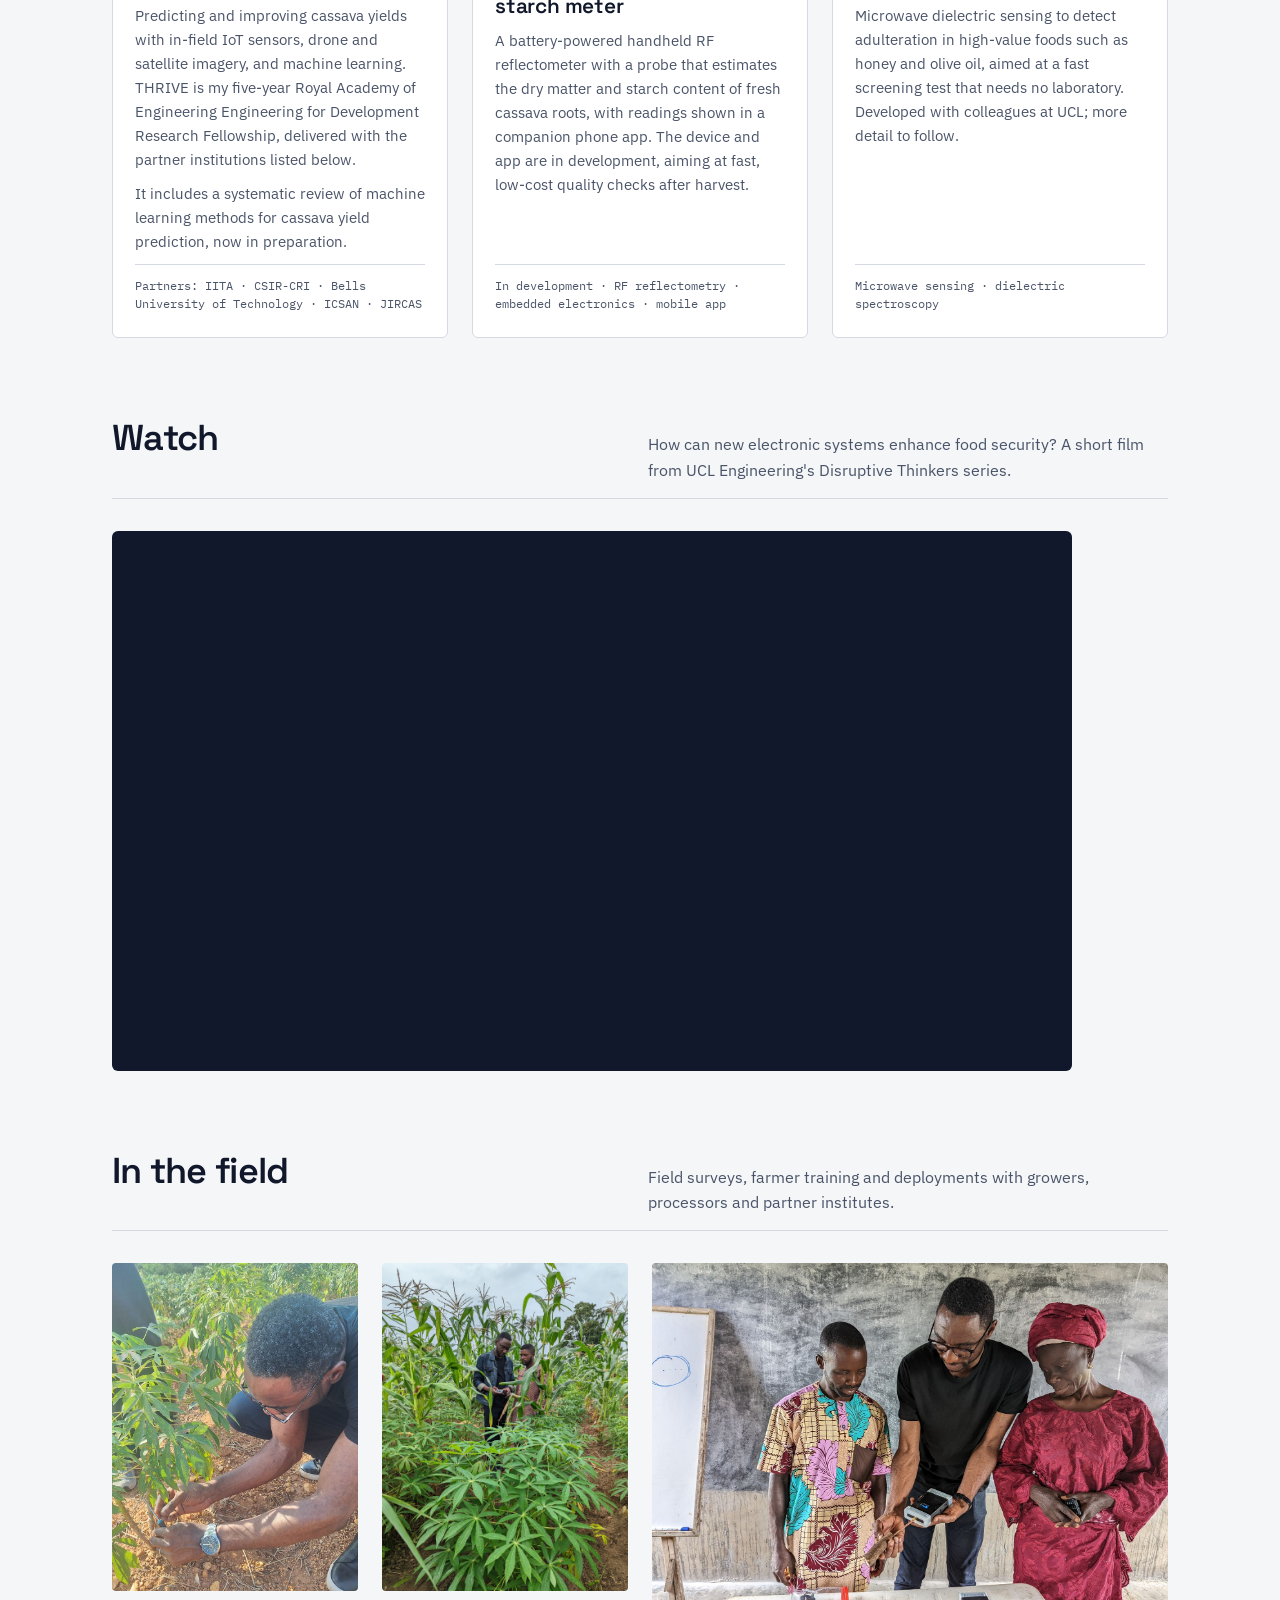
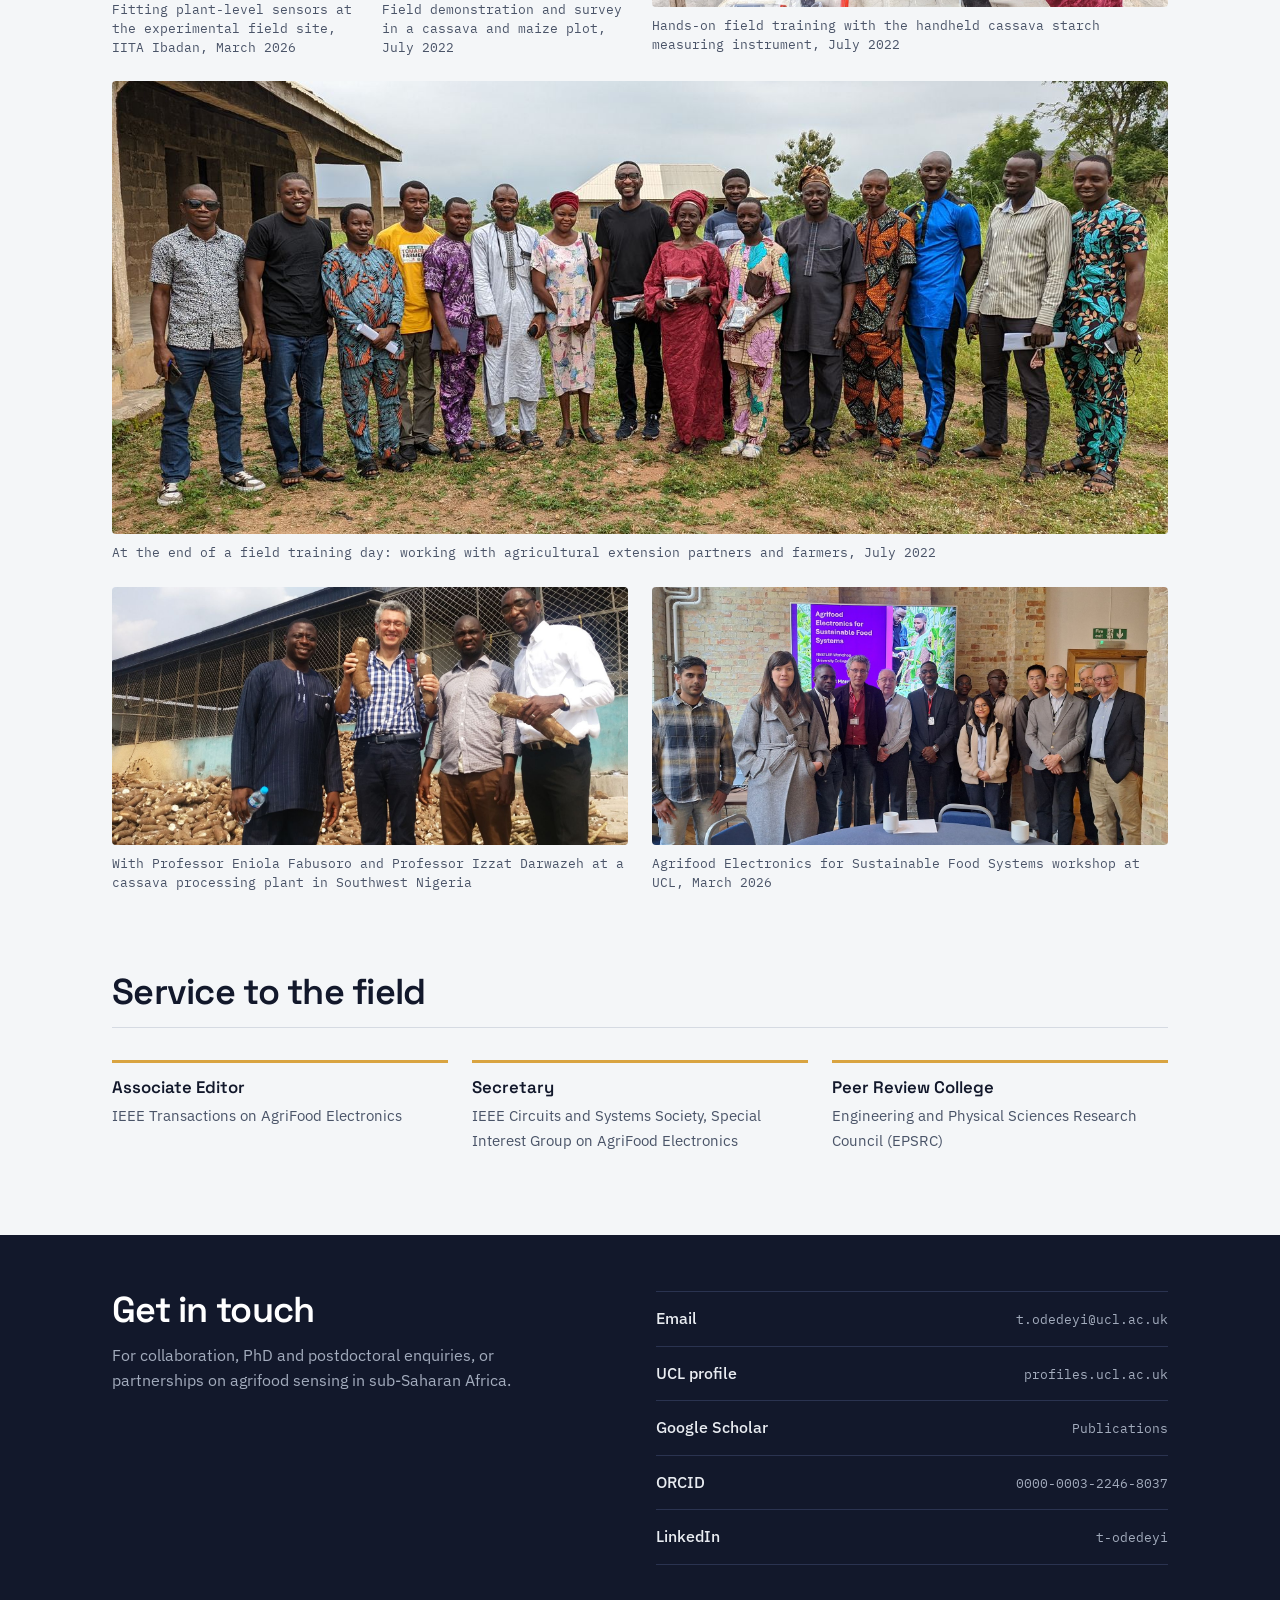
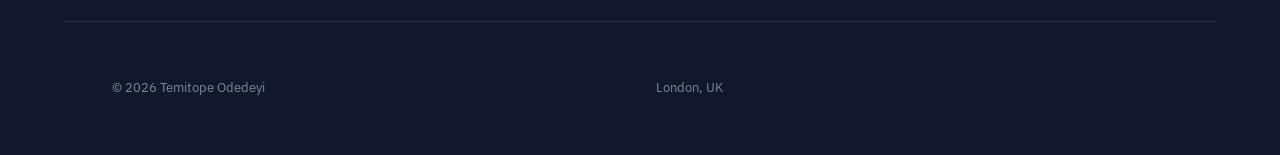
==== commit 03da0810: "Update index.html Added "UCL Disruptive Thinkers Video"" ====
--- a/index.html
+++ b/index.html
@@ -146,6 +146,17 @@
   </section>
 
   <!-- ================= FIELDWORK ================= -->
+  <!-- ================= VIDEO ================= -->
+  <section class="block" id="video" aria-labelledby="video-h">
+    <div class="section-head">
+      <h2 id="video-h">Watch</h2>
+      <p>How can new electronic systems enhance food security? A short film from UCL Engineering's Disruptive Thinkers series.</p>
+    </div>
+    <div style="position: relative; width: 100%; max-width: 960px; aspect-ratio: 16 / 9; border-radius: 6px; overflow: hidden; background: var(--panel);">
+      <iframe src="https://www.youtube-nocookie.com/embed/pb10H9qGn5Y?rel=0" title="How can new electronic systems enhance food security? | Disruptive Thinkers, UCL Engineering" loading="lazy" allow="accelerometer; autoplay; clipboard-write; encrypted-media; gyroscope; picture-in-picture; web-share" referrerpolicy="strict-origin-when-cross-origin" allowfullscreen style="position: absolute; inset: 0; width: 100%; height: 100%; border: 0;"></iframe>
+    </div>
+  </section>
+  
   <section class="block" id="field" aria-labelledby="field-h">
     <div class="section-head">
       <h2 id="field-h">In the field</h2>
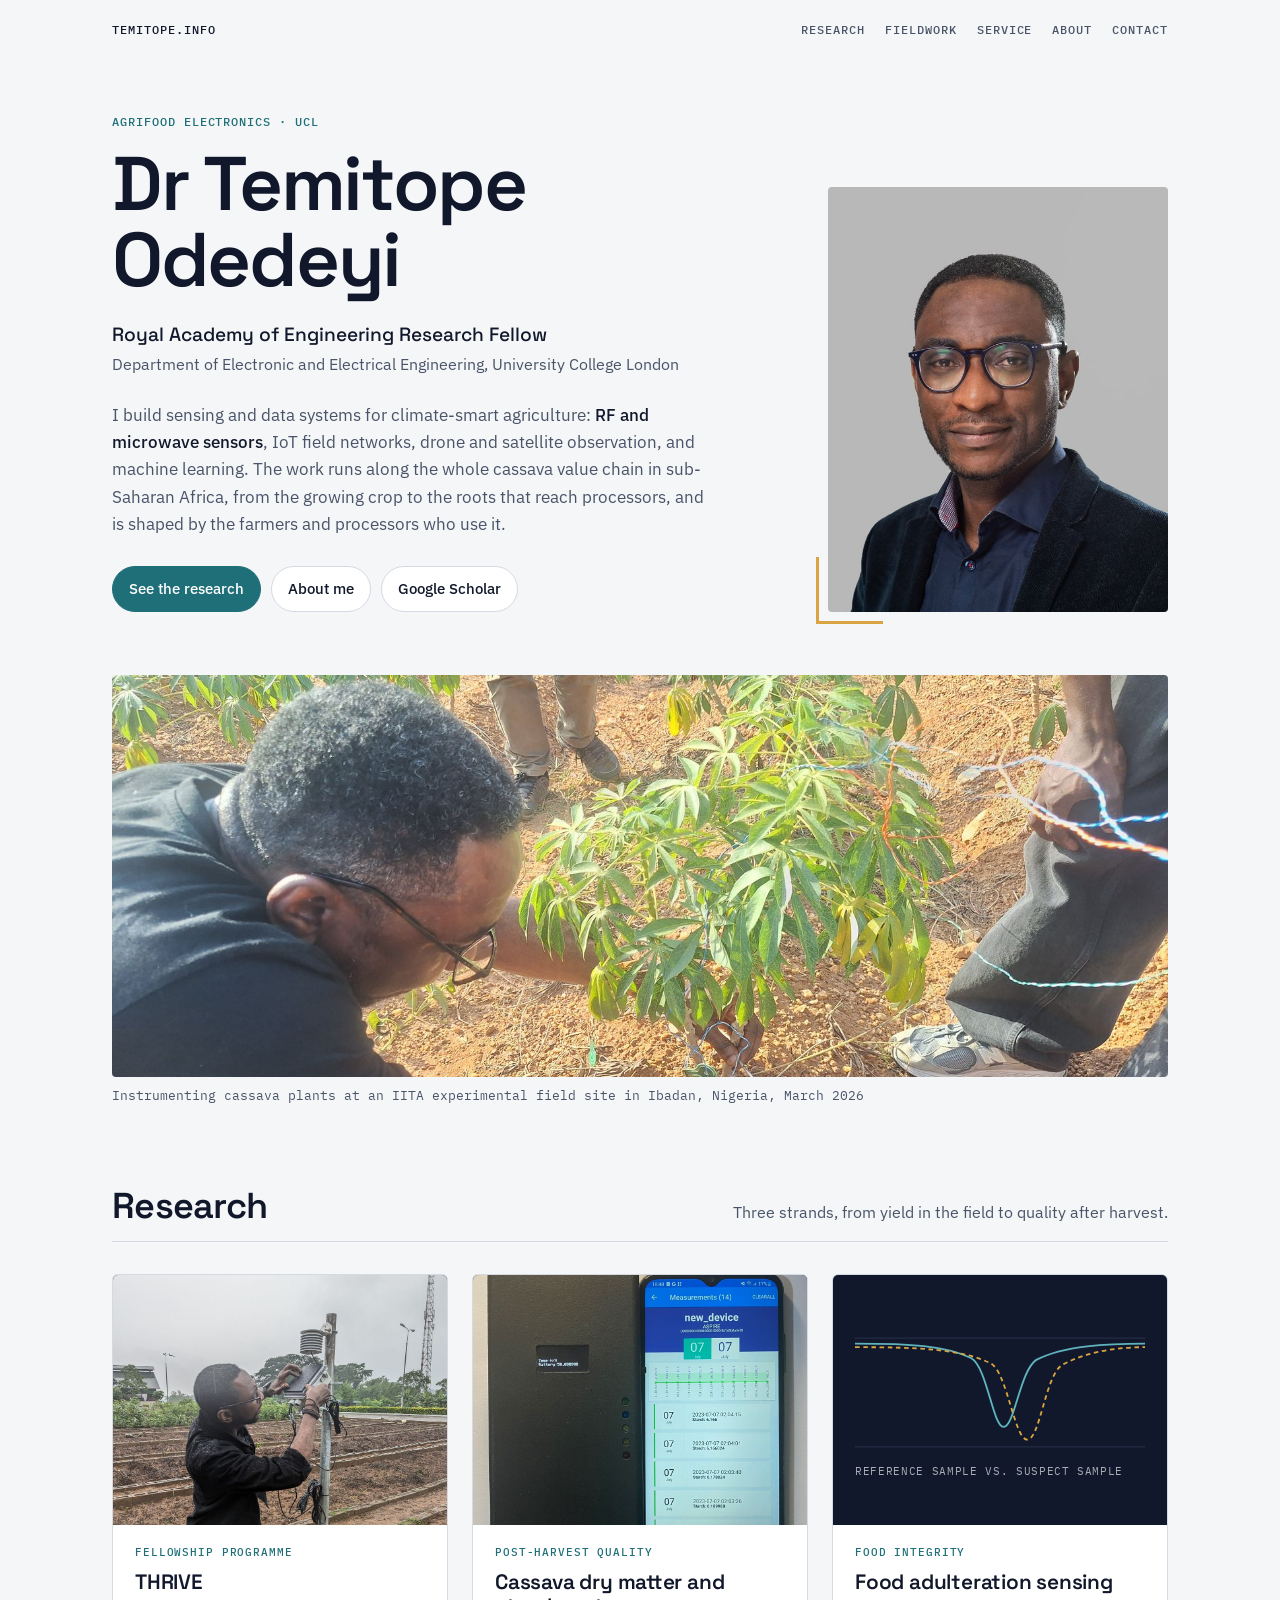
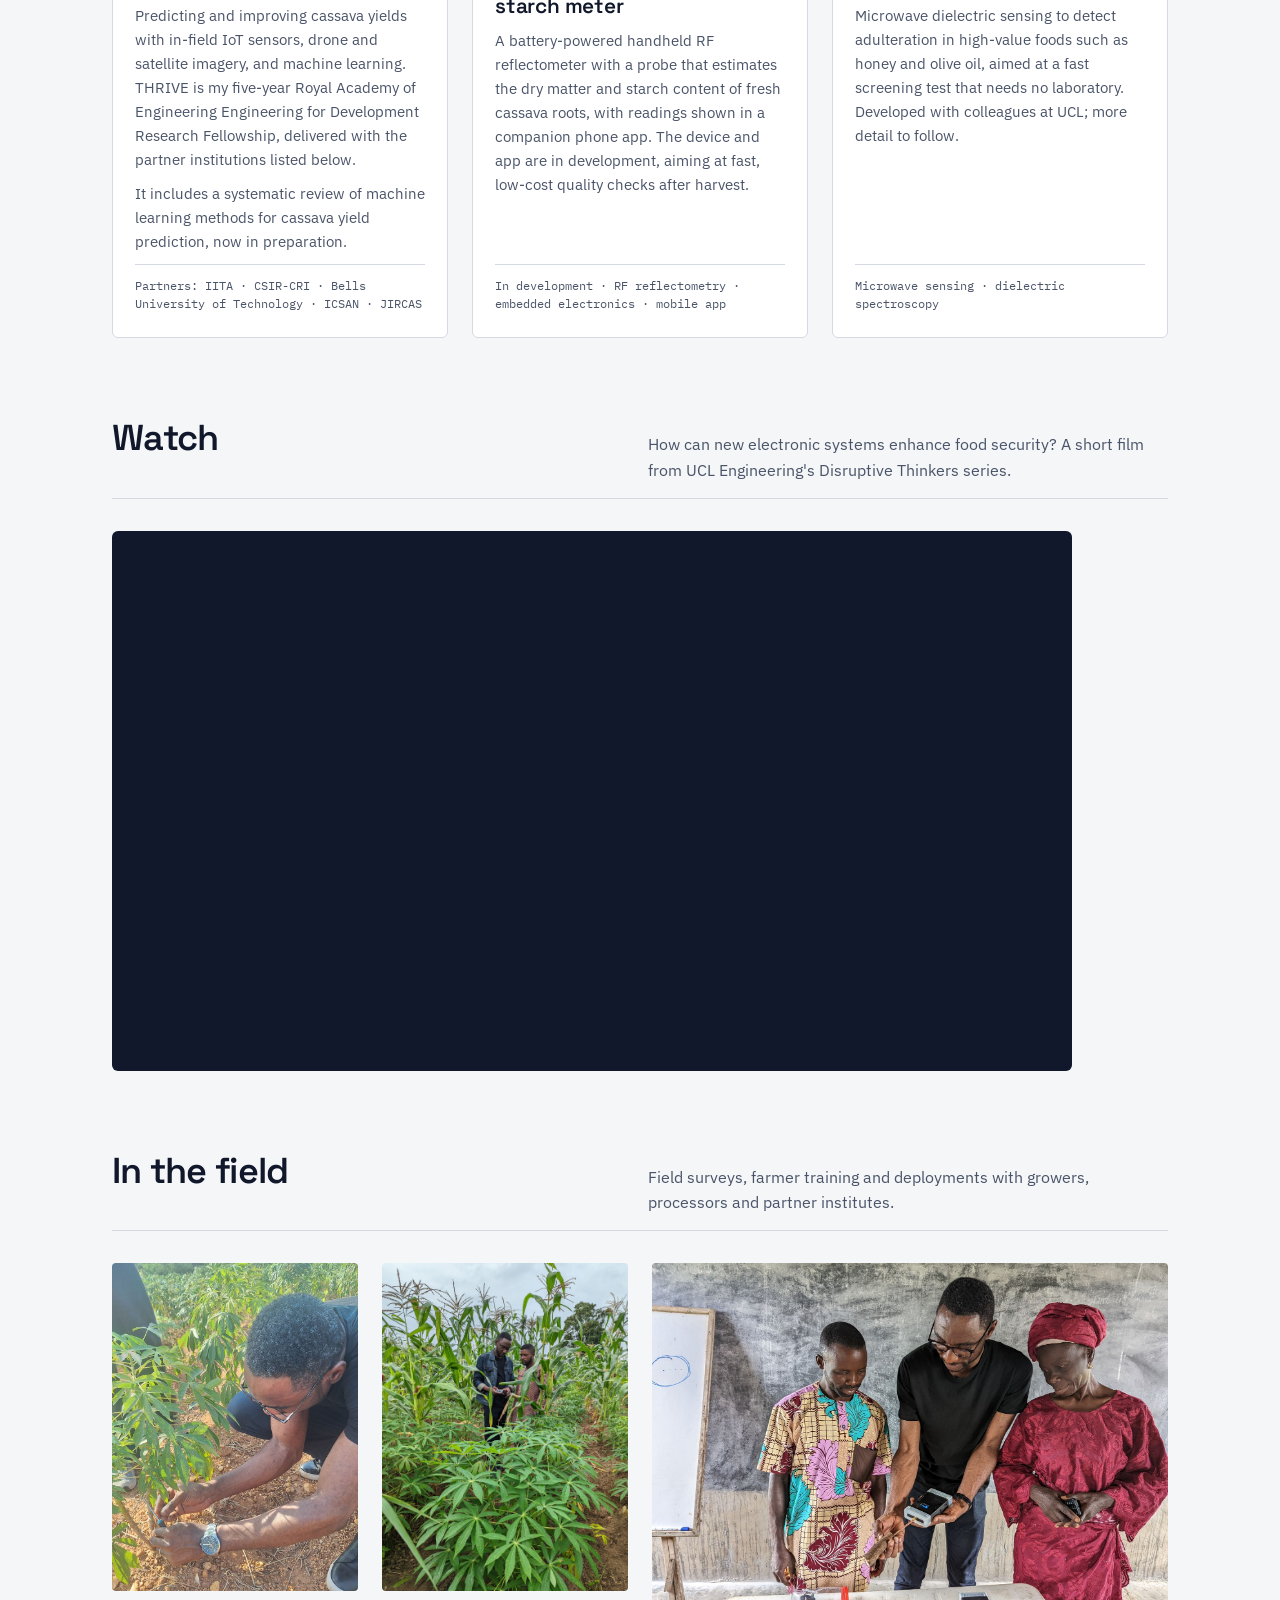
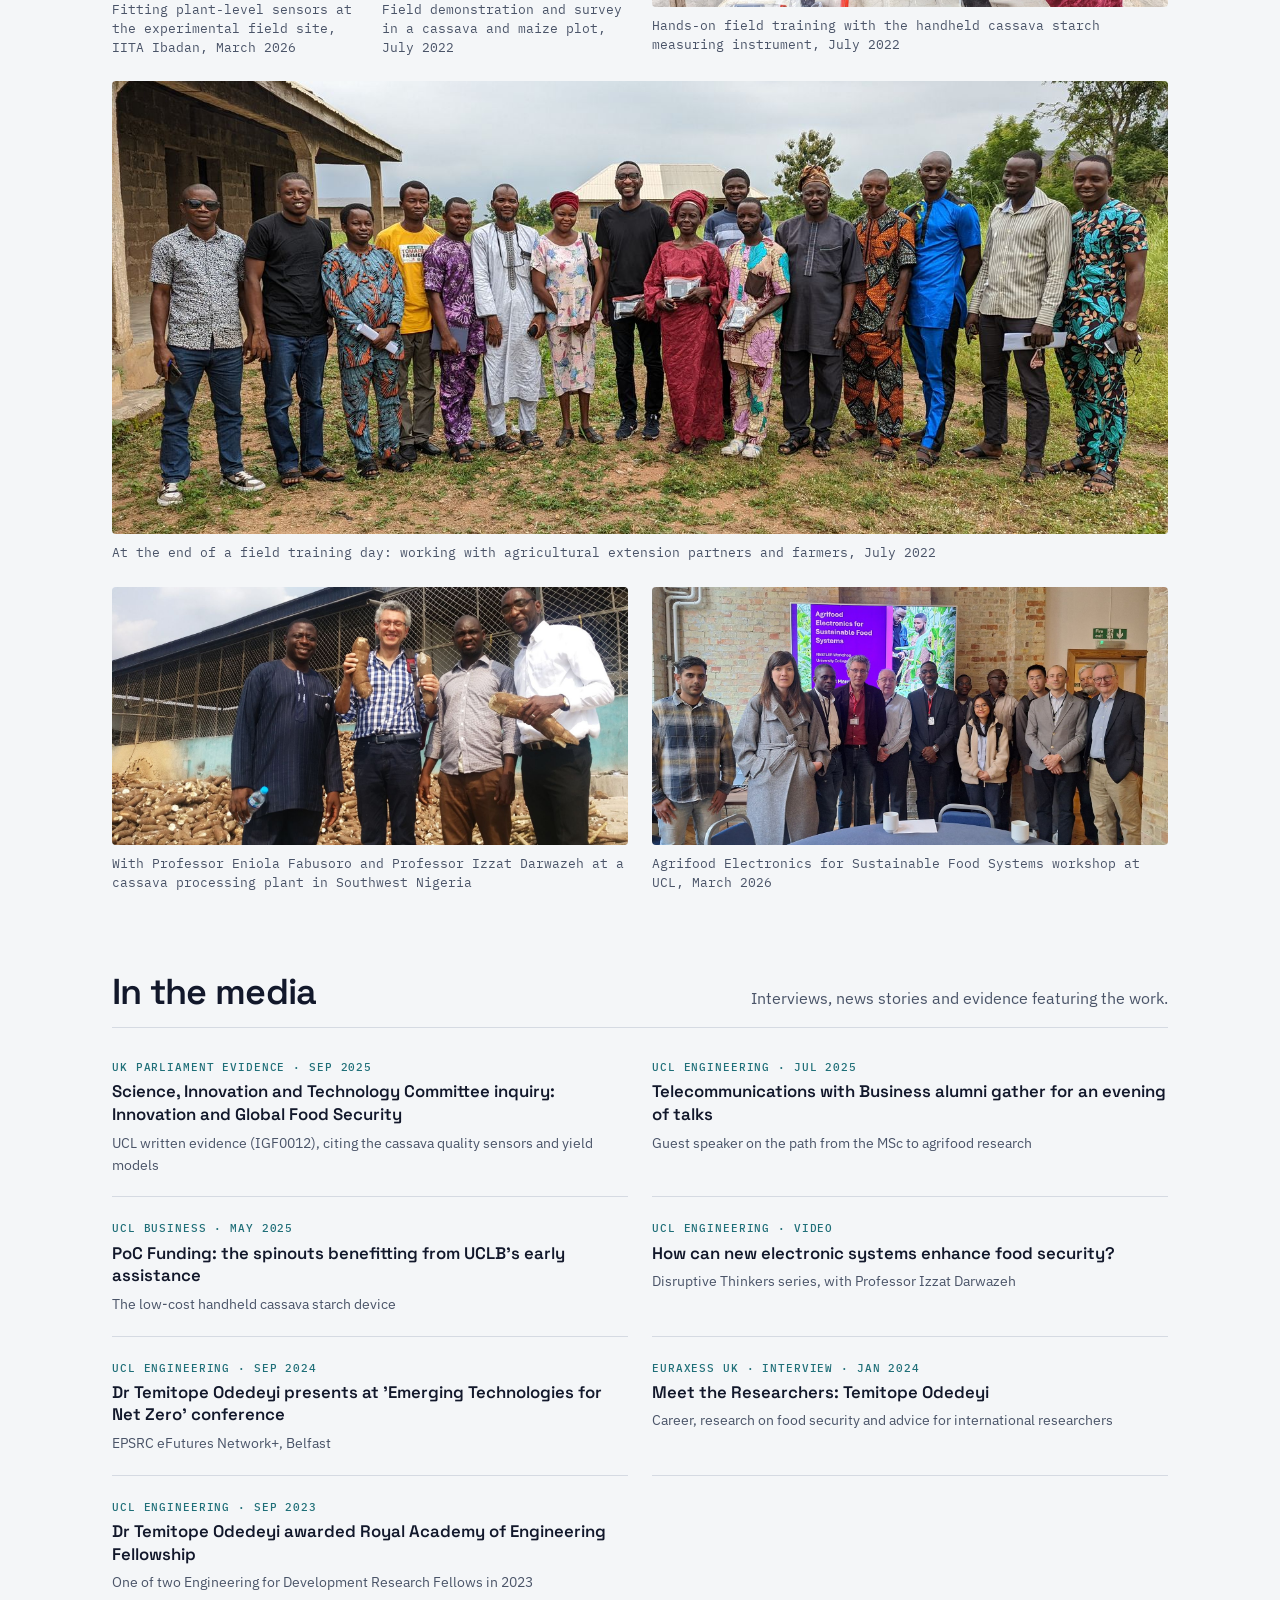
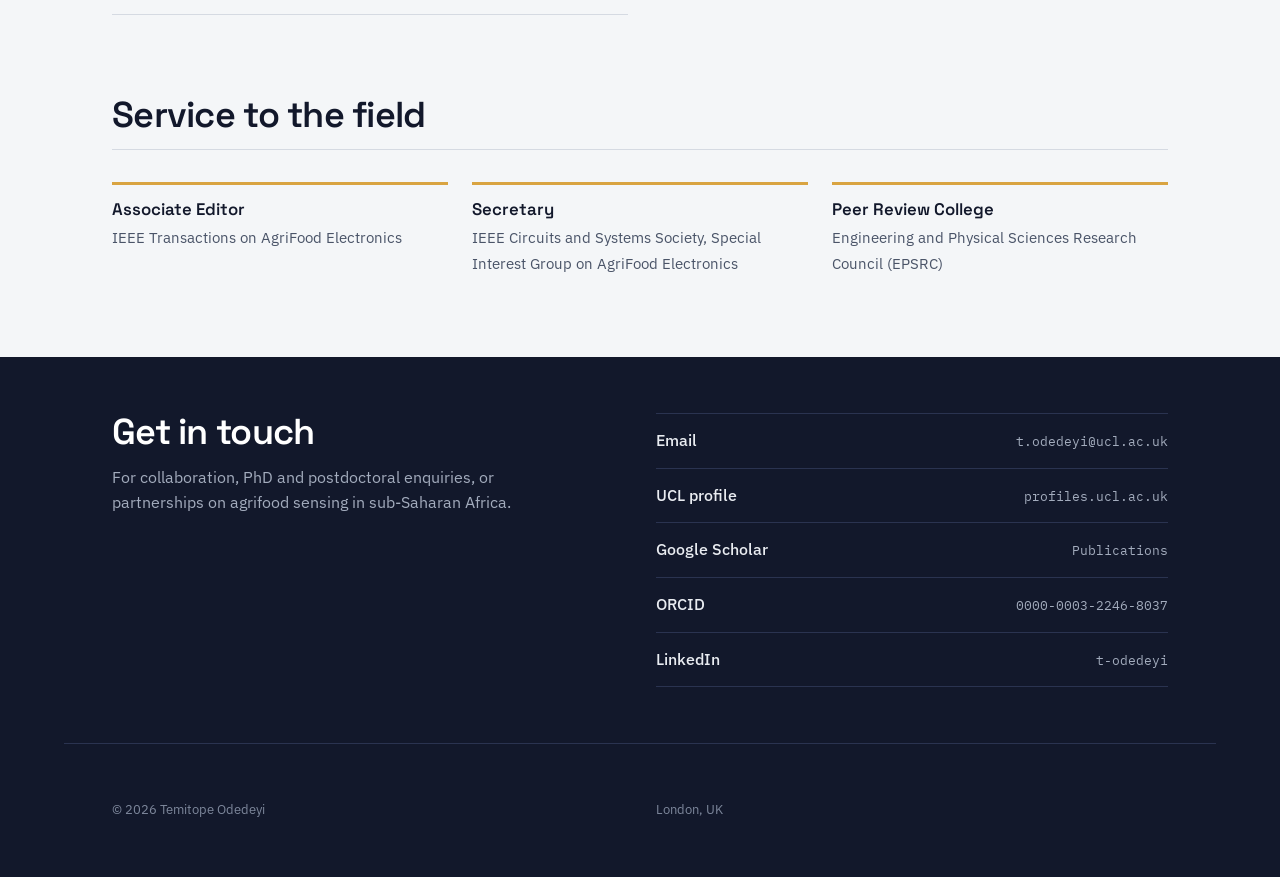
==== commit 1ce13e72: "Update index.html" ====
--- a/index.html
+++ b/index.html
@@ -190,7 +190,23 @@
       </figure>
     </div>
   </section>
-
+  <!-- ================= MEDIA ================= -->
+  <section class="block" id="media" aria-labelledby="media-h">
+    <div class="section-head">
+      <h2 id="media-h">In the media</h2>
+      <p>Interviews, news stories and evidence featuring the work.</p>
+    </div>
+    <ul class="featured">
+      <li><span class="venue">UK Parliament evidence · Sep 2025</span><a class="ttl" href="https://www.ucl.ac.uk/engineering/sites/engineering/files/2025-10/UCL%20Global%20Food%20Security%20evidence%20submission%200925%20FINAL.pdf">Science, Innovation and Technology Committee inquiry: Innovation and Global Food Security</a><span class="auth">UCL written evidence (IGF0012), citing the cassava quality sensors and yield models</span></li>
+      <li><span class="venue">UCL Engineering · Jul 2025</span><a class="ttl" href="https://www.ucl.ac.uk/engineering/news/twb-alumni-gather-evening-talks-and-networking">Telecommunications with Business alumni gather for an evening of talks</a><span class="auth">Guest speaker on the path from the MSc to agrifood research</span></li>
+      <li><span class="venue">UCL Business · May 2025</span><a class="ttl" href="https://www.uclb.com/2025/05/20/poc-funding-the-spinouts-benefitting-from-uclbs-early-assistance/">PoC Funding: the spinouts benefitting from UCLB's early assistance</a><span class="auth">The low-cost handheld cassava starch device</span></li>
+      <li><span class="venue">UCL Engineering · Video</span><a class="ttl" href="https://www.youtube.com/watch?v=pb10H9qGn5Y">How can new electronic systems enhance food security?</a><span class="auth">Disruptive Thinkers series, with Professor Izzat Darwazeh</span></li>
+      <li><span class="venue">UCL Engineering · Sep 2024</span><a class="ttl" href="https://www.ucl.ac.uk/engineering/news/2024/sep/dr-temitope-odedeyi-presents-emerging-technologies-net-zero-conference">Dr Temitope Odedeyi presents at 'Emerging Technologies for Net Zero' conference</a><span class="auth">EPSRC eFutures Network+, Belfast</span></li>
+      <li><span class="venue">EURAXESS UK · Interview · Jan 2024</span><a class="ttl" href="https://www.euraxess.org.uk/united-kingdom/news/meet-researchers-temitope-odedeyi">Meet the Researchers: Temitope Odedeyi</a><span class="auth">Career, research on food security and advice for international researchers</span></li>
+      <li><span class="venue">UCL Engineering · Sep 2023</span><a class="ttl" href="https://www.ucl.ac.uk/engineering/news/2023/sep/dr-temitope-odedeyi-awarded-royal-academy-engineering-fellowship">Dr Temitope Odedeyi awarded Royal Academy of Engineering Fellowship</a><span class="auth">One of two Engineering for Development Research Fellows in 2023</span></li>
+    </ul>
+  </section>
+  
   <!-- ================= SERVICE ================= -->
   <section class="block" id="service" aria-labelledby="service-h">
     <div class="section-head">
